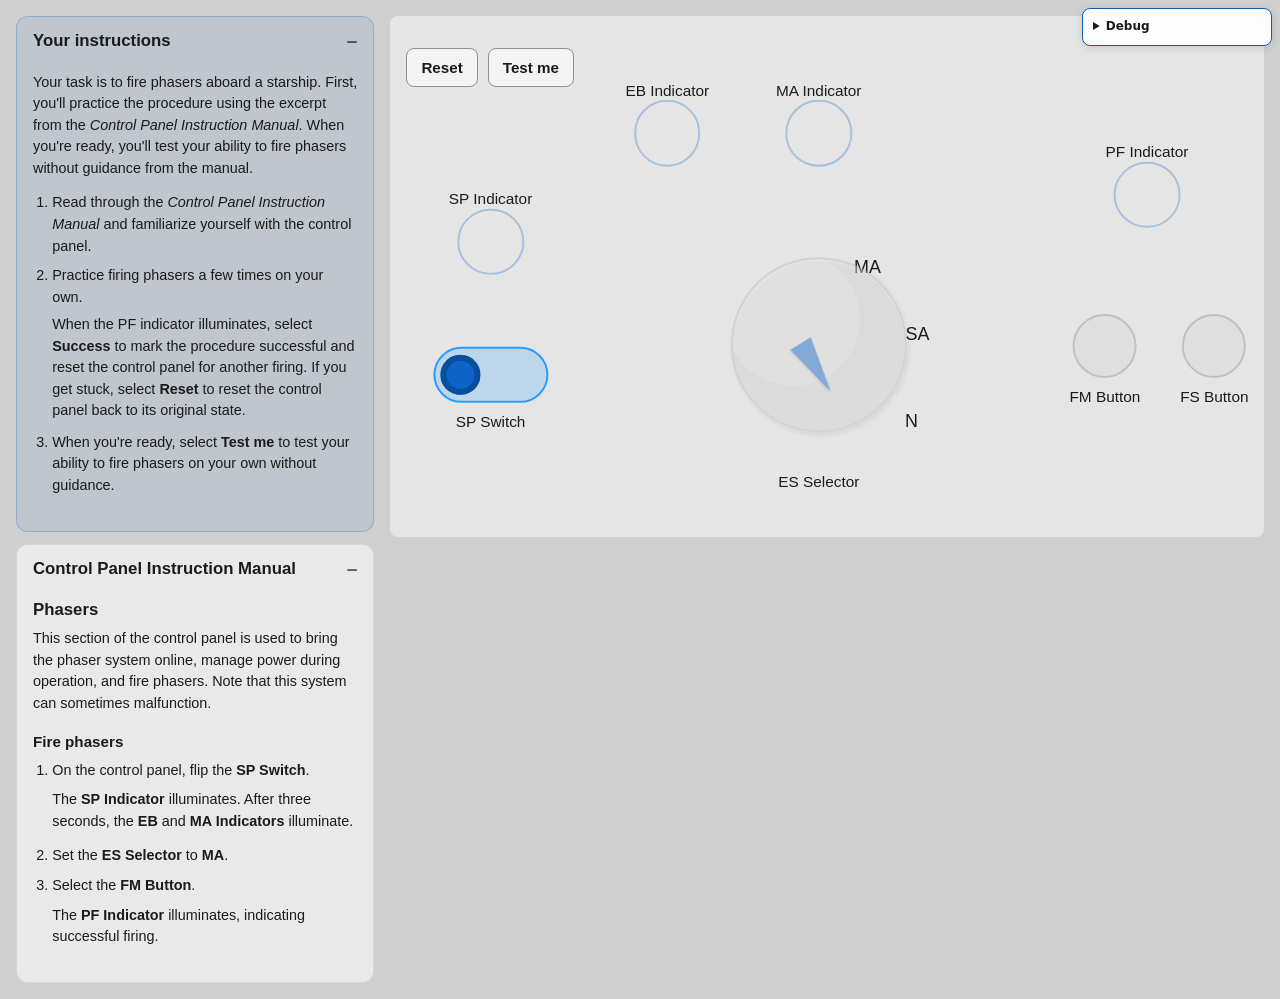
==== panel.html @ ef5ed740 "button logic update" ====
<!DOCTYPE html>
<html lang="en">
<head>
  <meta charset="UTF-8" />
  <meta name="viewport" content="width=device-width, initial-scale=1.0" />
  <title>Metacognition in Software Training</title>
  <link rel="stylesheet" href="styles.css" />
</head>
<body>
  <div class="app">
    <aside class="instruction-panel">
      <details class="instruction-section task" open>
        <summary>Your instructions</summary>
        <div class="instructions">
            <p>Your task is to fire phasers aboard a starship. First, you'll practice the procedure using the excerpt from the <i>Control Panel Instruction Manual</i>. When you're ready, you'll test your ability to fire phasers without guidance from the manual.</p>
            <ol>
              <li>Read through the <i>Control Panel Instruction Manual</i> and familiarize yourself with the control panel.</li>
              <li>Practice firing phasers a few times on your own.
                <p>When the PF indicator illuminates, select <b>Success</b> to mark the procedure successful and reset the control panel for another firing. If you get stuck, select <b>Reset</b> to reset the control panel back to its original state.</p>
              </li>
              <li>When you're ready, select <b>Test me</b> to test your ability to fire phasers on your own without guidance.</li>
            </ol>
        </div>
      </details>
      <details class="instruction-section manual" open>
        <summary>Control Panel Instruction Manual</summary>
        <div class="instructions">
          <h2>Phasers</h2>
          <p>This section of the control panel is used to bring the phaser system online, manage power during operation, and fire phasers. Note that this system can sometimes malfunction.</p>
          <h3>Fire phasers</h3>
          <ol>
            <li>On the control panel, flip the <b>SP Switch</b>.</li>
            <p>The <b>SP Indicator</b> illuminates. After three seconds, the <b>EB</b> and <b>MA Indicators</b> illuminate.</p>
            <li>Set the <b>ES Selector</b> to <b>MA</b>.</li>
            <li>Select the <b>FM Button</b>.</li>
            <p>The <b>PF Indicator</b> illuminates, indicating successful firing.</p>
          </ol>
        </div>
      </details>
    </aside>

    <main class="panel-stage">
      <section class="control-panel" aria-label="Phaser control panel">
        <div class="panel-canvas">
          <!--Panel buttons-->
          <div class="panel-actions">
            <div class="action-buttons">
              <button id="reset-panel" class="action-button" type="button">Reset</button>
              <button id="test-me" class="action-button" type="button">Test me</button>
            </div>
            <p id="panel-message" class="panel-message" aria-live="polite"></p>
            <div id="success-notification" class="success-notification" hidden>
              <p id="success-message"></p>
              <button id="success-dismiss" class="action-button primary" type="button">OK</button>
            </div>
          </div>
          <!-- SP Indicator -->
          <div class="panel-item sp-indicator-group">
            <label class="panel-label" for="light-sp">SP Indicator</label>
            <div id="light-sp" class="indicator"></div>
          </div>

          <!-- EB Indicator -->
          <div class="panel-item eb-indicator-group">
            <label class="panel-label" for="light-eb">EB Indicator</label>
            <div id="light-eb" class="indicator"></div>
          </div>

          <!-- MA Indicator -->
          <div class="panel-item ma-indicator-group">
            <label class="panel-label" for="light-ma">MA Indicator</label>
            <div id="light-ma" class="indicator"></div>
          </div>

          <!-- PF Indicator -->
          <div class="panel-item pf-indicator-group">
            <label class="panel-label" for="light-pf">PF Indicator</label>
            <div id="light-pf" class="indicator"></div>
          </div>

          <!-- SP Switch -->
          <div class="panel-item sp-switch-group">
            <button id="toggle-sp" class="sp-switch" type="button" aria-label="SP Switch">
              <span class="sp-switch-knob"></span>
            </button>
            <div class="panel-label">SP Switch</div>
          </div>

          <!-- FM Button -->
          <div class="panel-item fm-button-group">
            <button id="fire-main" class="round-button" type="button" aria-label="FM Button"></button>
            <div class="panel-label">FM Button</div>
          </div>

          <!-- FS Button -->
          <div class="panel-item fs-button-group">
            <button id="fire-secondary" class="round-button" type="button" aria-label="FS Button"></button>
            <div class="panel-label">FS Button</div>
          </div>

          <!-- ES Selector -->
          <div class="panel-item es-selector-group">
            <div class="selector-shell">
              <div class="selector-option option-ma">MA</div>
              <div class="selector-option option-sa">SA</div>
              <div class="selector-option option-n">N</div>

              <div class="dial-wrap">
                <button
                  id="es-selector"
                  class="dial"
                  type="button"
                  aria-label="ES Selector"
                  aria-valuemin="0"
                  aria-valuemax="2"
                  aria-valuenow="2"
                >
                  <span class="dial-pointer"></span>
                </button>
              </div>
            </div>
            <div class="panel-label es-label">ES Selector</div>
          </div>
        </div>
      </section>
    </main>
  </div>

  <script type="module" src="js/main.js"></script>
</body>
</html>
---- styles.css ----
:root {
  --bg: #d6d6d6;
  --panel-bg: #e5e5e5;
  --text: #1b1b1b;
  --blue: #0d63c7;
  --blue-dark: #084e9d;
  --gray-button: #d7d7d7;
  --gray-border: #8f8f8f;
  --instruction-width: clamp(260px, 28vw, 390px);
}

* {
  box-sizing: border-box;
}

body {
  margin: 0;
  font-family: Arial, Helvetica, sans-serif;
  background: #cfcfcf;
  color: var(--text);
}

.app {
  min-height: 100vh;
  display: grid;
  grid-template-columns: var(--instruction-width) minmax(0, 1fr);
  gap: 16px;
  padding: 16px;
  align-items: start;
}

/* =========================
   Instruction panel / accordion
========================= */

.instruction-panel {
  display: flex;
  flex-direction: column;
  gap: 12px;
  min-height: 320px;
}

.instruction-section {
  background: rgba(255, 255, 255, 0.55);
  border: 1px solid rgba(0, 0, 0, 0.08);
  border-radius: 12px;
  overflow: hidden;
}

.instruction-section.task {
  background: rgba(13, 99, 199, 0.08);
  border: 1px solid rgba(13, 99, 199, 0.25);
}

.instruction-section summary {
  position: relative;
  cursor: pointer;
  list-style: none;
  padding: 14px 44px 14px 16px;
  font-size: 1.05rem;
  font-weight: 700;
  line-height: 1.2;
  user-select: none;
}

.instruction-section summary::-webkit-details-marker {
  display: none;
}

.instruction-section summary::after {
  content: "+";
  position: absolute;
  right: 16px;
  top: 50%;
  transform: translateY(-50%);
  font-size: 1.2rem;
  font-weight: 700;
  line-height: 1;
  color: rgba(0, 0, 0, 0.62);
}

.instruction-section[open] summary::after {
  content: "–";
}

.instructions {
  padding: 0 16px 18px;
  line-height: 1.5;
}

.instructions h1 {
  font-size: 1.2rem;
  margin: 0 0 0.5rem;
}

.instructions h2 {
  font-size: 1.05rem;
  margin: 0.25rem 0 0.4rem;
}

.instructions h3 {
  font-size: 0.95rem;
  margin: 1rem 0 0.3rem;
}

.instructions p {
  margin: 0.4rem 0 0.8rem;
  font-size: 0.9rem;
}

.instructions ol {
  margin: 0.4rem 0 1rem 1.2rem;
  padding: 0;
}

.instructions li {
  margin-bottom: 0.5rem;
  font-size: 0.9rem;
}

.instructions li p {
  margin-top: 0.35rem;
  margin-bottom: 0.6rem;
}

.instructions b {
  font-weight: 600;
}

.instructions::-webkit-scrollbar {
  width: 8px;
}

.instructions::-webkit-scrollbar-thumb {
  background: rgba(0, 0, 0, 0.15);
  border-radius: 4px;
}

/* Guidance locked state */
.instruction-section.manual.guidance-locked {
  opacity: 0.46;
  filter: grayscale(0.15);
  pointer-events: none;
  user-select: none;
  position: relative;
}

.instruction-section.manual.guidance-locked::after {
  content: "Instructions locked";
  position: absolute;
  inset: 0;
  display: flex;
  align-items: center;
  justify-content: center;
  padding: 16px;
  text-align: center;
  font-size: clamp(0.95rem, 1.1vw, 1.05rem);
  font-weight: 700;
  color: rgba(0, 0, 0, 0.58);
  background: rgba(255, 255, 255, 0.22);
}

/* =========================
   Test mode
========================= */

.instruction-section.manual.test-mode-locked > summary {
  pointer-events: none;
  cursor: default;
  opacity: 0.5;
}

/* =========================
   Panel stage
========================= */

.panel-stage {
  width: 100%;
}

.control-panel {
  width: 100%;
  background: var(--panel-bg);
  border-radius: 8px;
  padding: 16px;
}

.panel-canvas {
  position: relative;
  width: 100%;
  aspect-ratio: 16 / 9;
  min-height: 320px;
  max-height: calc(100vh - 32px);
  background: var(--panel-bg);
  overflow: visible;
}

.panel-item {
  position: absolute;
  display: flex;
  flex-direction: column;
  align-items: center;
  transform: translate(-50%, -50%);
}

.panel-label {
  font-size: clamp(0.85rem, 1.2vw, 1rem);
  line-height: 1.2;
  margin-top: 0.6rem;
  white-space: nowrap;
}

/* =========================
   Indicators
========================= */

.indicator {
  width: clamp(42px, 5.2vw, 78px);
  aspect-ratio: 1 / 1;
  border-radius: 50%;
  border: 2px solid var(--blue);
  background: transparent;
  opacity: 0.28;
  transition:
    opacity 0.25s ease,
    background 0.25s ease,
    box-shadow 0.25s ease,
    filter 0.25s ease,
    transform 0.25s ease;
}

.indicator.on {
  opacity: 1;
  background: var(--blue);
  box-shadow: 0 0 14px rgba(13, 99, 199, 0.4);
  filter: drop-shadow(0 0 8px rgba(13, 99, 199, 0.28));
}

.indicator.flash {
  animation: pulse 0.5s infinite alternate;
  background: var(--blue);
  opacity: 1;
}

#light-sp.warming {
  opacity: 1;
  animation: sp-fill 3s ease forwards;
}

@keyframes sp-fill {
  0% {
    background: rgba(13, 99, 199, 0);
    box-shadow: 0 0 0 rgba(13, 99, 199, 0);
    opacity: 0.4;
  }
  20% {
    background: rgba(13, 99, 199, 0.15);
    box-shadow: 0 0 3px rgba(13, 99, 199, 0.08);
    opacity: 0.55;
  }
  40% {
    background: rgba(13, 99, 199, 0.3);
    box-shadow: 0 0 5px rgba(13, 99, 199, 0.12);
    opacity: 0.7;
  }
  60% {
    background: rgba(13, 99, 199, 0.5);
    box-shadow: 0 0 7px rgba(13, 99, 199, 0.18);
    opacity: 0.82;
  }
  80% {
    background: rgba(13, 99, 199, 0.75);
    box-shadow: 0 0 10px rgba(13, 99, 199, 0.28);
    opacity: 0.92;
  }
  100% {
    background: var(--blue);
    box-shadow: 0 0 14px rgba(13, 99, 199, 0.4);
    opacity: 1;
  }
}

@keyframes pulse {
  from {
    opacity: 0.45;
    transform: scale(1);
  }
  to {
    opacity: 1;
    transform: scale(1.04);
  }
}

/* =========================
   SP Switch
========================= */

.sp-switch {
  position: relative;
  width: clamp(78px, 9vw, 122px);
  height: clamp(38px, 4.4vw, 58px);
  border-radius: 999px;
  border: 2px solid #2a9cff;
  background: #bcd7ec;
  padding: 0;
  cursor: pointer;
  transition:
    opacity 0.2s ease,
    box-shadow 0.2s ease,
    filter 0.2s ease;
}

.sp-switch:hover {
  filter: brightness(1.03);
}

.sp-switch-knob {
  position: absolute;
  top: 50%;
  left: 5%;
  transform: translateY(-50%);
  width: 36%;
  aspect-ratio: 1 / 1;
  border-radius: 50%;
  background: var(--blue);
  box-shadow: inset 0 0 0 6px var(--blue-dark);
  transition: left 0.18s ease;
}

.sp-switch.on .sp-switch-knob {
  left: 59%;
}

/* =========================
   Buttons
========================= */

.round-button {
  width: clamp(42px, 5vw, 68px);
  aspect-ratio: 1 / 1;
  border-radius: 50%;
  border: 2px solid var(--gray-border);
  background: var(--gray-button);
  box-shadow: 0 2px 5px rgba(0, 0, 0, 0.2);
  cursor: pointer;
  transition:
    opacity 0.2s ease,
    transform 0.1s ease,
    box-shadow 0.2s ease,
    filter 0.2s ease;
}

.round-button:hover:not(:disabled) {
  filter: brightness(1.03);
}

.round-button:active:not(:disabled) {
  transform: translateY(1px);
}

.round-button:disabled {
  opacity: 0.42;
  box-shadow: none;
  transform: none;
  pointer-events: none;
  cursor: not-allowed;
}

.panel-actions {
  margin-top: 16px;
  display: flex;
  flex-direction: column;
  gap: 10px;
}

.panel-message {
  min-height: 1.25rem;
  margin: 0;
  font-size: 0.92rem;
  line-height: 1.4;
  color: #8a1f1f;
  transition: opacity 0.6s ease;
}

.panel-message:empty {
  visibility: hidden;
}

.action-buttons {
  display: flex;
  flex-wrap: wrap;
  gap: 10px;
}

.action-button {
  appearance: none;
  border: 1px solid var(--gray-border);
  background: #f3f3f3;
  color: var(--text);
  border-radius: 8px;
  padding: 10px 14px;
  font: inherit;
  font-size: 0.95rem;
  font-weight: 600;
  cursor: pointer;
  transition:
    background 0.2s ease,
    border-color 0.2s ease,
    transform 0.1s ease,
    opacity 0.2s ease;
}

.action-button:hover {
  background: #ebebeb;
}

.action-button:active {
  transform: translateY(1px);
}

.action-button.primary {
  background: var(--blue);
  border-color: var(--blue-dark);
  color: white;
}

.action-button.primary:hover {
  background: var(--blue-dark);
}

@media (max-width: 680px) {
  .action-buttons {
    flex-direction: column;
  }

  .action-button {
    width: 100%;
  }
}

/* =========================
   Dial
========================= */

.selector-shell {
  position: relative;
  width: clamp(140px, 18vw, 250px);
  aspect-ratio: 1 / 1;
}

.dial-wrap {
  position: absolute;
  inset: 0;
  display: flex;
  align-items: center;
  justify-content: center;
}

.dial {
  position: relative;
  width: 76%;
  aspect-ratio: 1 / 1;
  border-radius: 50%;
  border: 2px solid #bdbdbd;
  background: radial-gradient(circle at 35% 35%, #dbdbdb 0 42%, #cfcfcf 43% 100%);
  box-shadow:
    inset 0 2px 2px rgba(255, 255, 255, 0.5),
    4px 6px 8px rgba(0, 0, 0, 0.25);
  cursor: pointer;
  transition:
    opacity 0.2s ease,
    box-shadow 0.2s ease,
    filter 0.2s ease,
    transform 0.15s ease;
}

.dial:hover:not(:disabled) {
  filter: brightness(1.03);
}

.dial:active:not(:disabled) {
  transform: scale(0.99);
}

.dial:disabled {
  opacity: 0.45;
  pointer-events: none;
  cursor: not-allowed;
  box-shadow:
    inset 0 2px 2px rgba(255, 255, 255, 0.35),
    2px 3px 5px rgba(0, 0, 0, 0.15);
}

.dial-pointer {
  position: absolute;
  width: 0;
  height: 0;
  left: 50%;
  top: 50%;
  transform-origin: 0 0;
  border-top: clamp(8px, 1vw, 16px) solid transparent;
  border-bottom: clamp(8px, 1vw, 16px) solid transparent;
  border-left: clamp(34px, 4.5vw, 64px) solid var(--blue);
  filter: drop-shadow(0 1px 1px rgba(0, 0, 0, 0.25));
}

.dial.pos-ma .dial-pointer {
  transform: translate(-8px, -8px) rotate(-65deg);
}

.dial.pos-sa .dial-pointer {
  transform: translate(-8px, -8px) rotate(0deg);
}

.dial.pos-n .dial-pointer {
  transform: translate(-8px, -8px) rotate(58deg);
}

.selector-option {
  position: absolute;
  font-size: clamp(0.95rem, 1.4vw, 1.15rem);
}

.option-ma {
  top: 12%;
  right: 23%;
}

.option-sa {
  top: 41%;
  right: 2%;
}

.option-n {
  bottom: 12%;
  right: 7%;
}

.es-label {
  margin-top: 0.8rem;
}

/* =========================
   Percentage-based layout
========================= */

.sp-indicator-group {
  left: 10%;
  top: 38%;
}

.eb-indicator-group {
  left: 31%;
  top: 15%;
}

.ma-indicator-group {
  left: 49%;
  top: 15%;
}

.pf-indicator-group {
  left: 88%;
  top: 28%;
}

.sp-switch-group {
  left: 10%;
  top: 72%;
}

.es-selector-group {
  left: 49%;
  top: 66%;
}

.fm-button-group {
  left: 83%;
  top: 66%;
}

.fs-button-group {
  left: 96%;
  top: 66%;
}

/* =========================
   Tablet
========================= */

@media (max-width: 1024px) {
  .app {
    grid-template-columns: 1fr;
  }

  .instruction-panel {
    min-height: 0;
  }

  .control-panel {
    padding: 12px;
  }

  .panel-canvas {
    aspect-ratio: 4 / 3;
  }

  .pf-indicator-group {
    left: 84%;
  }

  .fm-button-group {
    left: 78%;
    top: 70%;
  }

  .fs-button-group {
    left: 90%;
    top: 70%;
  }
}

/* =========================
   Mobile
========================= */

@media (max-width: 680px) {
  body {
    background: var(--panel-bg);
  }

  .app {
    padding: 10px;
    gap: 10px;
  }

  .instruction-section {
    border-radius: 10px;
  }

  .instruction-section summary {
    padding: 13px 42px 13px 14px;
    font-size: 1rem;
  }

  .instructions {
    padding: 0 14px 16px;
  }

  .control-panel {
    padding: 10px;
    border-radius: 10px;
  }

  .panel-canvas {
    aspect-ratio: 3 / 4;
    min-height: 560px;
  }

  .sp-indicator-group {
    left: 16%;
    top: 20%;
  }

  .eb-indicator-group {
    left: 38%;
    top: 10%;
  }

  .ma-indicator-group {
    left: 62%;
    top: 10%;
  }

  .pf-indicator-group {
    left: 82%;
    top: 18%;
  }

  .sp-switch-group {
    left: 16%;
    top: 52%;
  }

  .es-selector-group {
    left: 50%;
    top: 58%;
  }

  .fm-button-group {
    left: 70%;
    top: 50%;
  }

  .fs-button-group {
    left: 86%;
    top: 50%;
  }

  .panel-label {
    font-size: 0.82rem;
  }
}
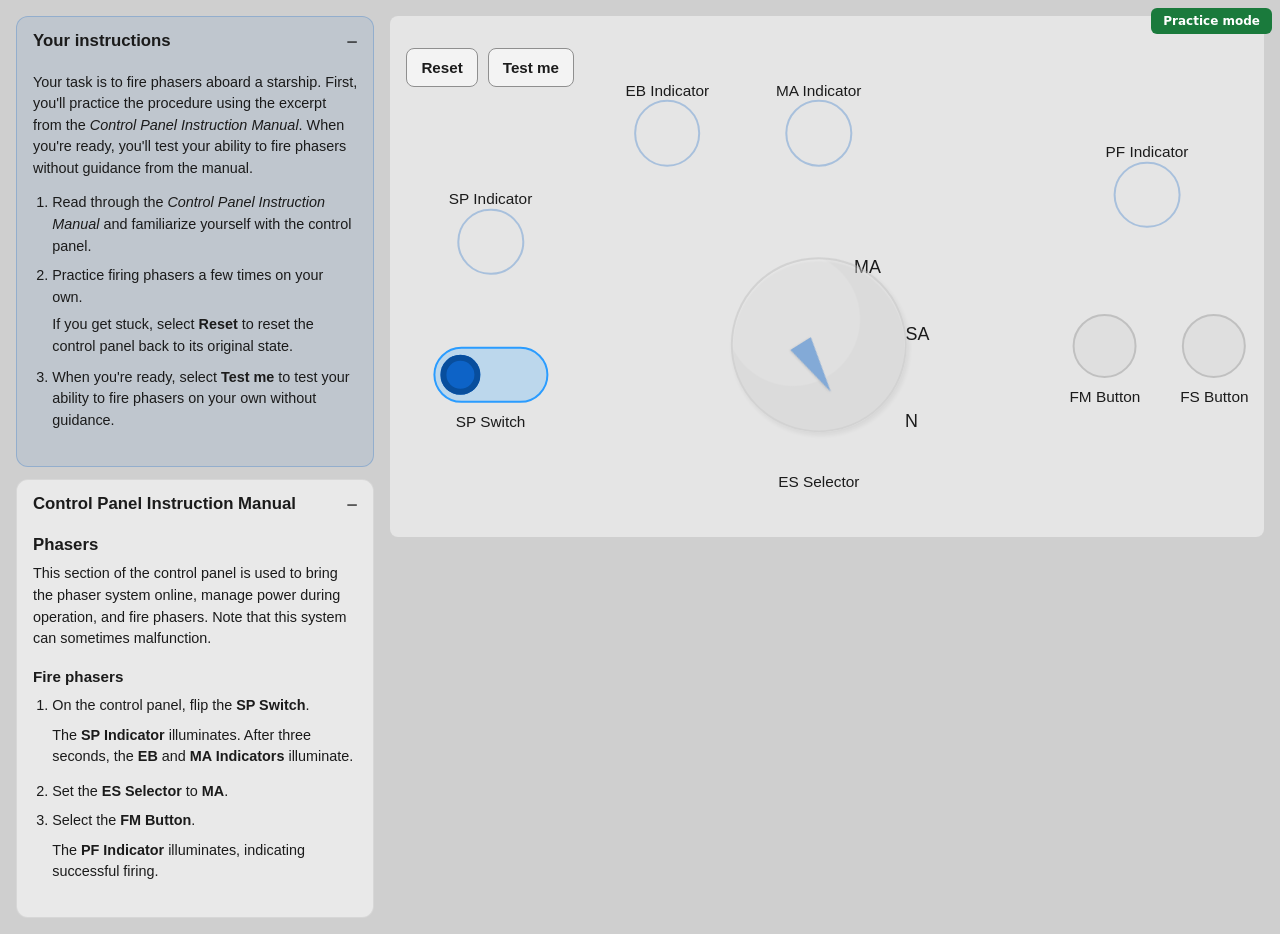
==== commit c1741da2: "test mode learner logic" ====
--- a/panel.html
+++ b/panel.html
@@ -16,7 +16,7 @@
             <ol>
               <li>Read through the <i>Control Panel Instruction Manual</i> and familiarize yourself with the control panel.</li>
               <li>Practice firing phasers a few times on your own.
-                <p>When the PF indicator illuminates, select <b>Success</b> to mark the procedure successful and reset the control panel for another firing. If you get stuck, select <b>Reset</b> to reset the control panel back to its original state.</p>
+                <p>If you get stuck, select <b>Reset</b> to reset the control panel back to its original state.</p>
               </li>
               <li>When you're ready, select <b>Test me</b> to test your ability to fire phasers on your own without guidance.</li>
             </ol>
@@ -35,6 +35,9 @@
             <li>Select the <b>FM Button</b>.</li>
             <p>The <b>PF Indicator</b> illuminates, indicating successful firing.</p>
           </ol>
+          <div id="mental-model-placeholder" hidden>
+            <p>[Placeholder: System/mental model diagram — content TBD]</p>
+          </div>
         </div>
       </details>
     </aside>
@@ -47,6 +50,7 @@
             <div class="action-buttons">
               <button id="reset-panel" class="action-button" type="button">Reset</button>
               <button id="test-me" class="action-button" type="button">Test me</button>
+              <button id="help-button" class="action-button" type="button" hidden>I need help</button>
             </div>
             <p id="panel-message" class="panel-message" aria-live="polite"></p>
             <div id="success-notification" class="success-notification" hidden>
@@ -126,6 +130,27 @@
     </main>
   </div>
 
+  <div id="reflection-overlay" class="reflection-overlay" hidden>
+    <div class="reflection-card">
+      <div id="reflection-general-help" hidden>
+        <h2 class="reflection-heading">Need a hint?</h2>
+        <p class="reflection-body">[Placeholder: general hint content for cases 1 and 2.]</p>
+      </div>
+      <div id="reflection-solved" hidden>
+        <h2 class="reflection-heading">You solved it.</h2>
+        <p class="reflection-body">[Placeholder: explain what the MA failure scenario reveals about how the system works, and why the steps the learner took succeeded.]</p>
+      </div>
+      <div id="reflection-help" hidden>
+        <h2 class="reflection-heading">Getting stuck here is the point.</h2>
+        <p class="reflection-body">[Placeholder: explain what the MA failure scenario was designed to reveal and why it reliably trips people up.]</p>
+      </div>
+      <div class="reflection-actions">
+        <button id="reflection-continue" class="action-button primary" type="button" hidden>Continue</button>
+        <button id="try-again" class="action-button primary" type="button" hidden>Try again</button>
+      </div>
+    </div>
+  </div>
+
   <script type="module" src="js/main.js"></script>
 </body>
 </html>
--- a/styles.css
+++ b/styles.css
@@ -621,6 +621,53 @@
 }
 
 /* =========================
+   Reflection overlay
+========================= */
+
+.reflection-overlay {
+  position: fixed;
+  inset: 0;
+  background: rgba(0, 0, 0, 0.55);
+  z-index: 100;
+}
+
+.reflection-overlay:not([hidden]) {
+  display: flex;
+  align-items: center;
+  justify-content: center;
+}
+
+.reflection-card {
+  background: white;
+  border-radius: 12px;
+  padding: 32px;
+  max-width: 480px;
+  width: 90%;
+  display: flex;
+  flex-direction: column;
+  gap: 20px;
+  box-shadow: 0 8px 32px rgba(0, 0, 0, 0.28);
+}
+
+.reflection-heading {
+  margin: 0 0 0.4rem;
+  font-size: 1.2rem;
+}
+
+.reflection-body {
+  margin: 0;
+  font-size: 0.95rem;
+  line-height: 1.55;
+  color: #444;
+}
+
+.reflection-actions {
+  display: flex;
+  gap: 10px;
+  flex-wrap: wrap;
+}
+
+/* =========================
    Mobile
 ========================= */
 
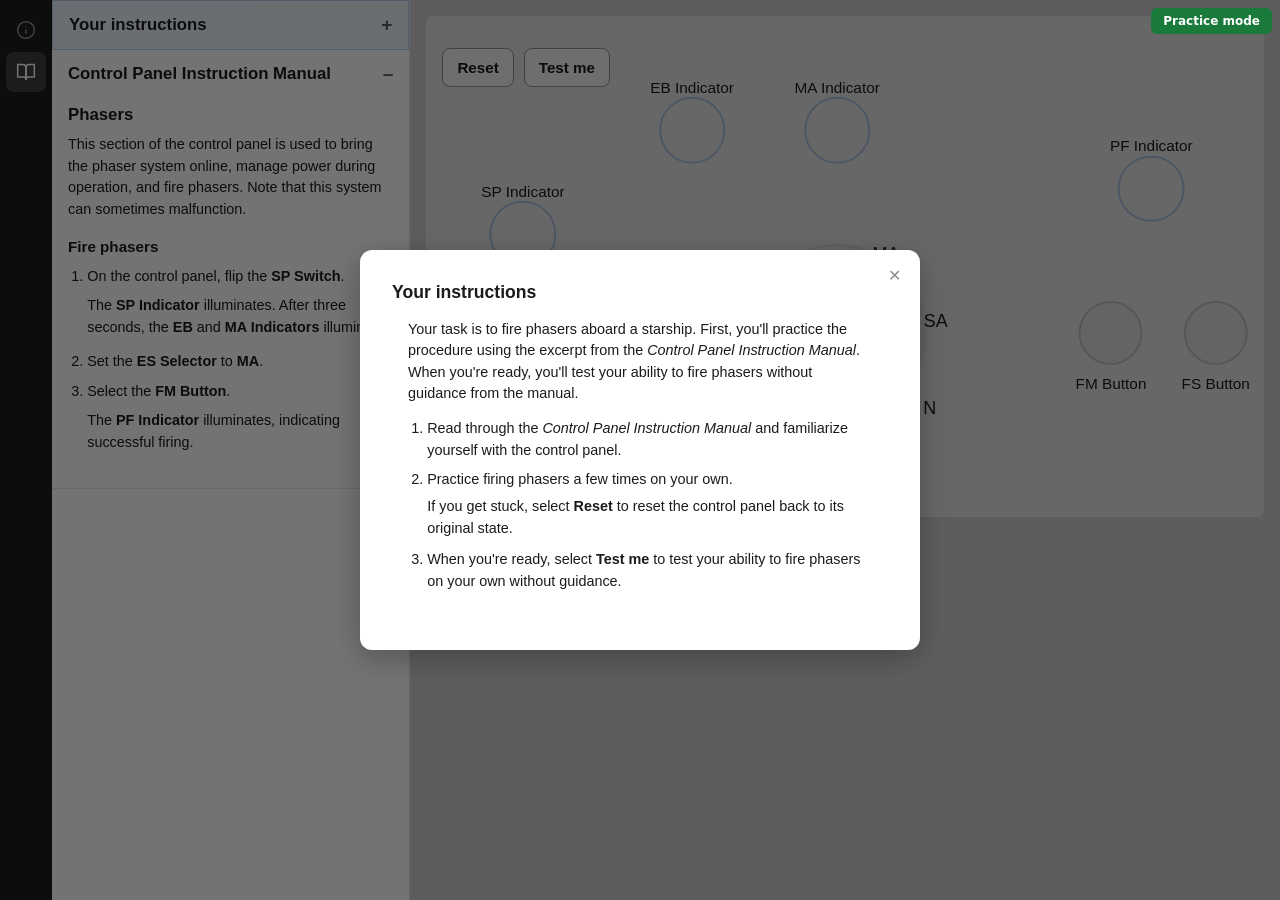
==== commit 1a411f0e: "first batch left panel" ====
--- a/panel.html
+++ b/panel.html
@@ -8,21 +8,45 @@
 </head>
 <body>
   <div class="app">
+
+    <!-- Icon rail -->
+    <nav class="icon-rail">
+      <button id="instructions-rail-btn" class="rail-btn" type="button"
+        aria-label="Your instructions" aria-pressed="false" title="Your instructions">
+        <svg xmlns="http://www.w3.org/2000/svg" width="20" height="20" viewBox="0 0 24 24" fill="none" stroke="currentColor" stroke-width="1.8" stroke-linecap="round" stroke-linejoin="round" aria-hidden="true">
+          <circle cx="12" cy="12" r="10"/>
+          <line x1="12" y1="16" x2="12" y2="12"/>
+          <line x1="12" y1="8" x2="12.01" y2="8"/>
+        </svg>
+      </button>
+      <button id="panel-toggle" class="rail-btn is-active" type="button"
+        aria-label="Control Panel Instruction Manual" aria-pressed="true" title="Control Panel Instruction Manual">
+        <svg xmlns="http://www.w3.org/2000/svg" width="20" height="20" viewBox="0 0 24 24" fill="none" stroke="currentColor" stroke-width="1.8" stroke-linecap="round" stroke-linejoin="round" aria-hidden="true">
+          <path d="M2 3h6a4 4 0 0 1 4 4v14a3 3 0 0 0-3-3H2z"/>
+          <path d="M22 3h-6a4 4 0 0 0-4 4v14a3 3 0 0 1 3-3h7z"/>
+        </svg>
+      </button>
+    </nav>
+
+    <!-- Instruction panel / drawer -->
     <aside class="instruction-panel">
-      <details class="instruction-section task" open>
+      <!-- Your instructions accordion (closed by default; opened by fly-away animation) -->
+      <details id="instructions-accordion" class="instruction-section task aside-section">
         <summary>Your instructions</summary>
         <div class="instructions">
-            <p>Your task is to fire phasers aboard a starship. First, you'll practice the procedure using the excerpt from the <i>Control Panel Instruction Manual</i>. When you're ready, you'll test your ability to fire phasers without guidance from the manual.</p>
-            <ol>
-              <li>Read through the <i>Control Panel Instruction Manual</i> and familiarize yourself with the control panel.</li>
-              <li>Practice firing phasers a few times on your own.
-                <p>If you get stuck, select <b>Reset</b> to reset the control panel back to its original state.</p>
-              </li>
-              <li>When you're ready, select <b>Test me</b> to test your ability to fire phasers on your own without guidance.</li>
-            </ol>
+          <p>Your task is to fire phasers aboard a starship. First, you'll practice the procedure using the excerpt from the <i>Control Panel Instruction Manual</i>. When you're ready, you'll test your ability to fire phasers without guidance from the manual.</p>
+          <ol>
+            <li>Read through the <i>Control Panel Instruction Manual</i> and familiarize yourself with the control panel.</li>
+            <li>Practice firing phasers a few times on your own.
+              <p>If you get stuck, select <b>Reset</b> to reset the control panel back to its original state.</p>
+            </li>
+            <li>When you're ready, select <b>Test me</b> to test your ability to fire phasers on your own without guidance.</li>
+          </ol>
         </div>
       </details>
-      <details class="instruction-section manual" open>
+
+      <!-- Control Panel Instruction Manual accordion (open by default) -->
+      <details class="instruction-section manual aside-section" open>
         <summary>Control Panel Instruction Manual</summary>
         <div class="instructions">
           <h2>Phasers</h2>
@@ -42,6 +66,7 @@
       </details>
     </aside>
 
+    <!-- Main control panel -->
     <main class="panel-stage">
       <section class="control-panel" aria-label="Phaser control panel">
         <div class="panel-canvas">
@@ -128,21 +153,49 @@
         </div>
       </section>
     </main>
+
+  </div>
+
+  <!-- Your instructions: initial modal (auto-dismisses and flies to sidebar on page load) -->
+  <div id="instructions-overlay" class="instructions-overlay">
+    <div class="instructions-card">
+      <button id="instructions-close" class="instructions-close" type="button" aria-label="Close instructions">&#x2715;</button>
+      <h2 class="instructions-heading">Your instructions</h2>
+      <div class="instructions">
+        <p>Your task is to fire phasers aboard a starship. First, you'll practice the procedure using the excerpt from the <i>Control Panel Instruction Manual</i>. When you're ready, you'll test your ability to fire phasers without guidance from the manual.</p>
+        <ol>
+          <li>Read through the <i>Control Panel Instruction Manual</i> and familiarize yourself with the control panel.</li>
+          <li>Practice firing phasers a few times on your own.
+            <p>If you get stuck, select <b>Reset</b> to reset the control panel back to its original state.</p>
+          </li>
+          <li>When you're ready, select <b>Test me</b> to test your ability to fire phasers on your own without guidance.</li>
+        </ol>
+      </div>
+    </div>
   </div>
 
   <div id="reflection-overlay" class="reflection-overlay" hidden>
     <div class="reflection-card">
       <div id="reflection-general-help" hidden>
         <h2 class="reflection-heading">Need a hint?</h2>
-        <p class="reflection-body">[Placeholder: general hint content for cases 1 and 2.]</p>
-      </div>
+        <p class="reflection-body">Remember the procedure:</p>
+          <ol>
+            <li>Flip the <strong>SP Switch</strong>.</li>
+            <li>Set the <strong>ES Selector</strong> to <strong>MA</strong>.</li>
+            <li>Select the <strong>FM</strong> button.</li>
+          </ol>
+        </div>
       <div id="reflection-solved" hidden>
-        <h2 class="reflection-heading">You solved it.</h2>
-        <p class="reflection-body">[Placeholder: explain what the MA failure scenario reveals about how the system works, and why the steps the learner took succeeded.]</p>
+        <h2 class="reflection-heading">You got it, but how?</h2>
+        <p class="reflection-body">You experienced a system malfunction. The MA Indicator didn't illuminate, but you found a way to fire phasers. But do you understand why that worked, or was it a lucky guess?</p>
+        <p class="reflection-body">When we learn new systems by memorizing procedures, we risk limiting our ability to think creatively and strategically about what to do when things go off track.</p>
+        <p class="reflection-body">Next, you'll try learning this system again using a different approach.</p>
       </div>
       <div id="reflection-help" hidden>
-        <h2 class="reflection-heading">Getting stuck here is the point.</h2>
-        <p class="reflection-body">[Placeholder: explain what the MA failure scenario was designed to reveal and why it reliably trips people up.]</p>
+        <h2 class="reflection-heading">Something's up.</h2>
+        <p class="reflection-body">It seems like you've encountered a system malfunction. Something on the control panel isn't operating as expected. But do you know why?</p>
+        <p class="reflection-body">When we learn new systems by memorizing procedures, we risk limiting our ability to think creatively and strategically about what to do when things go off track.</p>
+        <p class="reflection-body">Next, you'll try learning this system again using a different approach.</p>
       </div>
       <div class="reflection-actions">
         <button id="reflection-continue" class="action-button primary" type="button" hidden>Continue</button>
@@ -151,6 +204,11 @@
     </div>
   </div>
 
+  <template id="task-instructions-test">
+    <p>Fire phasers in the following three test cases without access to the instruction manual.</p>
+    <p>If you get stuck, select <b>Reset</b> to reset the control panel back to its original state, or select <b>I need help</b> for a hint.</p>
+  </template>
+
   <script type="module" src="js/main.js"></script>
 </body>
-</html>+</html>
--- a/styles.css
+++ b/styles.css
@@ -6,7 +6,8 @@
   --blue-dark: #084e9d;
   --gray-button: #d7d7d7;
   --gray-border: #8f8f8f;
-  --instruction-width: clamp(260px, 28vw, 390px);
+  --rail-w: 52px;
+  --panel-w: clamp(260px, 28vw, 380px);
 }
 
 * {
@@ -23,10 +24,62 @@
 .app {
   min-height: 100vh;
   display: grid;
-  grid-template-columns: var(--instruction-width) minmax(0, 1fr);
-  gap: 16px;
-  padding: 16px;
+  grid-template-columns: var(--rail-w) var(--panel-w) 1fr;
   align-items: start;
+  transition: grid-template-columns 0.35s ease;
+}
+
+
+/* =========================
+   Icon rail
+========================= */
+
+.icon-rail {
+  width: var(--rail-w);
+  background: #1e1e1e;
+  display: flex;
+  flex-direction: column;
+  align-items: center;
+  padding: 10px 0;
+  gap: 2px;
+  min-height: 100vh;
+  position: sticky;
+  top: 0;
+  z-index: 10;
+}
+
+.rail-btn {
+  width: 40px;
+  height: 40px;
+  background: none;
+  border: none;
+  border-radius: 8px;
+  color: rgba(255, 255, 255, 0.5);
+  cursor: pointer;
+  display: flex;
+  align-items: center;
+  justify-content: center;
+  transition: background 0.15s ease, color 0.15s ease;
+  flex-shrink: 0;
+}
+
+.rail-btn:hover {
+  background: rgba(255, 255, 255, 0.1);
+  color: rgba(255, 255, 255, 0.85);
+}
+
+.rail-btn.is-active {
+  color: #fff;
+  background: rgba(255, 255, 255, 0.14);
+}
+
+@keyframes railPulse {
+  0%, 100% { background: rgba(255, 255, 255, 0.14); }
+  50% { background: rgba(255, 255, 255, 0.35); box-shadow: 0 0 0 4px rgba(255, 255, 255, 0.12); }
+}
+
+.rail-btn.pulse {
+  animation: railPulse 0.5s ease-out 3;
 }
 
 /* =========================
@@ -34,10 +87,42 @@
 ========================= */
 
 .instruction-panel {
+  background: #fff;
+  border-right: 1px solid rgba(0, 0, 0, 0.1);
   display: flex;
   flex-direction: column;
-  gap: 12px;
-  min-height: 320px;
+  min-height: 100vh;
+  overflow: hidden;
+  min-width: 0;
+}
+
+.panel-nav-item {
+  display: flex;
+  align-items: center;
+  gap: 10px;
+  width: 100%;
+  padding: 13px 16px;
+  background: rgba(13, 99, 199, 0.07);
+  border: none;
+  border-bottom: 1px solid rgba(0, 0, 0, 0.07);
+  cursor: pointer;
+  text-align: left;
+  font-size: 0.9rem;
+  font-weight: 600;
+  font-family: inherit;
+  color: var(--blue);
+  transition: background 0.15s ease;
+  flex-shrink: 0;
+}
+
+.panel-nav-item:hover {
+  background: rgba(13, 99, 199, 0.13);
+}
+
+.panel-nav-icon {
+  flex-shrink: 0;
+  display: flex;
+  align-items: center;
 }
 
 .instruction-section {
@@ -50,6 +135,15 @@
 .instruction-section.task {
   background: rgba(13, 99, 199, 0.08);
   border: 1px solid rgba(13, 99, 199, 0.25);
+}
+
+/* Flatten card styles when sections live inside the sidebar */
+.aside-section {
+  border-radius: 0;
+  border-left: none;
+  border-right: none;
+  border-top: none;
+  border-bottom: 1px solid rgba(0, 0, 0, 0.09);
 }
 
 .instruction-section summary {
@@ -176,6 +270,7 @@
 
 .panel-stage {
   width: 100%;
+  padding: 16px;
 }
 
 .control-panel {
@@ -589,8 +684,8 @@
 ========================= */
 
 @media (max-width: 1024px) {
-  .app {
-    grid-template-columns: 1fr;
+  :root {
+    --panel-w: 220px;
   }
 
   .instruction-panel {
@@ -618,6 +713,82 @@
     left: 90%;
     top: 70%;
   }
+}
+
+/* =========================
+   Instructions modal
+========================= */
+
+.instructions-overlay {
+  position: fixed;
+  inset: 0;
+  background: rgba(0, 0, 0, 0.55);
+  z-index: 100;
+  display: flex;
+  align-items: center;
+  justify-content: center;
+}
+
+.instructions-overlay.is-closed {
+  display: none;
+}
+
+.instructions-overlay.fly-away {
+  background: transparent;
+  pointer-events: none;
+  transition: background 0.4s ease;
+}
+
+.instructions-overlay.fly-away .instructions-card {
+  animation: flyToCorner 0.65s cubic-bezier(0.4, 0, 1, 1) forwards;
+}
+
+@keyframes flyToCorner {
+  0% { transform: translate(0, 0) scale(1); opacity: 1; }
+  100% { transform: translate(calc(-50vw + 26px), calc(-50vh + 30px)) scale(0.05); opacity: 0; }
+}
+
+.instructions-card {
+  position: relative;
+  background: white;
+  border-radius: 12px;
+  padding: 32px 32px 24px;
+  max-width: 560px;
+  width: 90%;
+  max-height: 85vh;
+  overflow-y: auto;
+  box-shadow: 0 8px 32px rgba(0, 0, 0, 0.28);
+}
+
+.instructions-heading {
+  margin: 0 0 16px;
+  font-size: 1.1rem;
+  font-weight: 700;
+  color: var(--text);
+}
+
+.instructions-close {
+  position: absolute;
+  top: 10px;
+  right: 10px;
+  width: 32px;
+  height: 32px;
+  background: none;
+  border: none;
+  border-radius: 50%;
+  cursor: pointer;
+  font-size: 1rem;
+  color: rgba(0, 0, 0, 0.45);
+  display: flex;
+  align-items: center;
+  justify-content: center;
+  line-height: 1;
+  transition: background 0.15s ease, color 0.15s ease;
+}
+
+.instructions-close:hover {
+  background: rgba(0, 0, 0, 0.07);
+  color: rgba(0, 0, 0, 0.8);
 }
 
 /* =========================
@@ -672,13 +843,17 @@
 ========================= */
 
 @media (max-width: 680px) {
+  .app {
+    grid-template-columns: 1fr;
+  }
+
+  .icon-rail,
+  .instruction-panel {
+    display: none;
+  }
+
   body {
     background: var(--panel-bg);
-  }
-
-  .app {
-    padding: 10px;
-    gap: 10px;
   }
 
   .instruction-section {
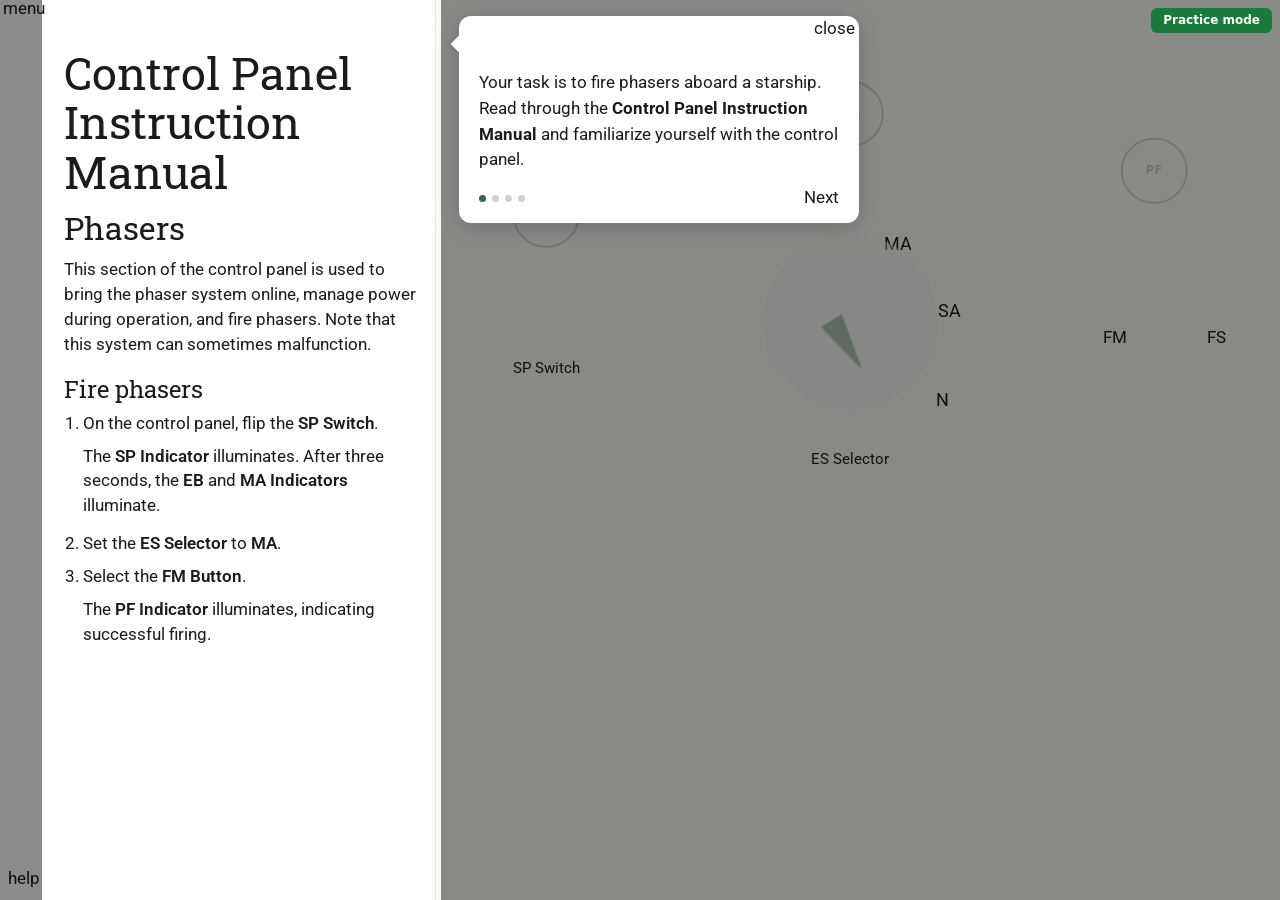
==== commit a7f76b95: "major UI facelift" ====
--- a/panel.html
+++ b/panel.html
@@ -1,130 +1,111 @@
 <!DOCTYPE html>
-<html lang="en">
+<html lang="en" class="light">
 <head>
   <meta charset="UTF-8" />
   <meta name="viewport" content="width=device-width, initial-scale=1.0" />
   <title>Metacognition in Software Training</title>
+  <link rel="preconnect" href="https://fonts.googleapis.com" />
+  <link rel="preconnect" href="https://fonts.gstatic.com" crossorigin />
+  <link href="https://fonts.googleapis.com/css2?family=Roboto:ital,wght@0,300;0,400;0,500;0,700;1,400&family=Roboto+Slab:wght@400;600;700&display=swap" rel="stylesheet" />
+  <link href="https://fonts.googleapis.com/css2?family=Material+Symbols+Outlined" rel="stylesheet" />
+  <link rel="stylesheet" href="material-theme/css/light.css" />
   <link rel="stylesheet" href="styles.css" />
+  <script type="importmap">
+  {
+    "imports": {
+      "@material/web/": "https://esm.run/@material/web/"
+    }
+  }
+  </script>
 </head>
 <body>
   <div class="app">
 
-    <!-- Icon rail -->
-    <nav class="icon-rail">
-      <button id="instructions-rail-btn" class="rail-btn" type="button"
-        aria-label="Your instructions" aria-pressed="false" title="Your instructions">
-        <svg xmlns="http://www.w3.org/2000/svg" width="20" height="20" viewBox="0 0 24 24" fill="none" stroke="currentColor" stroke-width="1.8" stroke-linecap="round" stroke-linejoin="round" aria-hidden="true">
-          <circle cx="12" cy="12" r="10"/>
-          <line x1="12" y1="16" x2="12" y2="12"/>
-          <line x1="12" y1="8" x2="12.01" y2="8"/>
-        </svg>
-      </button>
-      <button id="panel-toggle" class="rail-btn is-active" type="button"
-        aria-label="Control Panel Instruction Manual" aria-pressed="true" title="Control Panel Instruction Manual">
-        <svg xmlns="http://www.w3.org/2000/svg" width="20" height="20" viewBox="0 0 24 24" fill="none" stroke="currentColor" stroke-width="1.8" stroke-linecap="round" stroke-linejoin="round" aria-hidden="true">
-          <path d="M2 3h6a4 4 0 0 1 4 4v14a3 3 0 0 0-3-3H2z"/>
-          <path d="M22 3h-6a4 4 0 0 0-4 4v14a3 3 0 0 1 3-3h7z"/>
-        </svg>
-      </button>
-    </nav>
-
-    <!-- Instruction panel / drawer -->
+    <!-- Instruction panel -->
     <aside class="instruction-panel">
-      <!-- Your instructions accordion (closed by default; opened by fly-away animation) -->
-      <details id="instructions-accordion" class="instruction-section task aside-section">
-        <summary>Your instructions</summary>
-        <div class="instructions">
-          <p>Your task is to fire phasers aboard a starship. First, you'll practice the procedure using the excerpt from the <i>Control Panel Instruction Manual</i>. When you're ready, you'll test your ability to fire phasers without guidance from the manual.</p>
-          <ol>
-            <li>Read through the <i>Control Panel Instruction Manual</i> and familiarize yourself with the control panel.</li>
-            <li>Practice firing phasers a few times on your own.
-              <p>If you get stuck, select <b>Reset</b> to reset the control panel back to its original state.</p>
-            </li>
-            <li>When you're ready, select <b>Test me</b> to test your ability to fire phasers on your own without guidance.</li>
-          </ol>
-        </div>
-      </details>
-
-      <!-- Control Panel Instruction Manual accordion (open by default) -->
-      <details class="instruction-section manual aside-section" open>
-        <summary>Control Panel Instruction Manual</summary>
-        <div class="instructions">
-          <h2>Phasers</h2>
-          <p>This section of the control panel is used to bring the phaser system online, manage power during operation, and fire phasers. Note that this system can sometimes malfunction.</p>
-          <h3>Fire phasers</h3>
-          <ol>
-            <li>On the control panel, flip the <b>SP Switch</b>.</li>
-            <p>The <b>SP Indicator</b> illuminates. After three seconds, the <b>EB</b> and <b>MA Indicators</b> illuminate.</p>
-            <li>Set the <b>ES Selector</b> to <b>MA</b>.</li>
-            <li>Select the <b>FM Button</b>.</li>
-            <p>The <b>PF Indicator</b> illuminates, indicating successful firing.</p>
-          </ol>
-          <div id="mental-model-placeholder" hidden>
-            <p>[Placeholder: System/mental model diagram — content TBD]</p>
+      <div class="panel-rail">
+        <md-icon-button id="panel-toggle" class="panel-toggle" aria-label="Toggle instruction panel"><md-icon>menu</md-icon></md-icon-button>
+        <md-icon-button id="tutorial-restart-btn" class="tutorial-restart-btn" aria-label="Re-launch the tutorial" title="Re-launch the tutorial"><md-icon>help</md-icon></md-icon-button>
+      </div>
+      <div class="panel-content">
+        <div class="instruction-section manual">
+          <div class="instructions">
+            <h1>Control Panel Instruction Manual</h1>
+            <h2>Phasers</h2>
+            <p>This section of the control panel is used to bring the phaser system online, manage power during operation, and fire phasers. Note that this system can sometimes malfunction.</p>
+            <h3>Fire phasers</h3>
+            <ol>
+              <li>On the control panel, flip the <b>SP Switch</b>.</li>
+              <p>The <b>SP Indicator</b> illuminates. After three seconds, the <b>EB</b> and <b>MA Indicators</b> illuminate.</p>
+              <li>Set the <b>ES Selector</b> to <b>MA</b>.</li>
+              <li>Select the <b>FM Button</b>.</li>
+              <p>The <b>PF Indicator</b> illuminates, indicating successful firing.</p>
+            </ol>
+            <div id="mental-model-placeholder" hidden>
+              <p>[Placeholder: System/mental model diagram — content TBD]</p>
+            </div>
           </div>
         </div>
-      </details>
+      </div>
     </aside>
 
     <!-- Main control panel -->
     <main class="panel-stage">
       <section class="control-panel" aria-label="Phaser control panel">
         <div class="panel-canvas">
-          <!--Panel buttons-->
           <div class="panel-actions">
             <div class="action-buttons">
-              <button id="reset-panel" class="action-button" type="button">Reset</button>
-              <button id="test-me" class="action-button" type="button">Test me</button>
-              <button id="help-button" class="action-button" type="button" hidden>I need help</button>
+              <md-outlined-button id="reset-panel">Reset</md-outlined-button>
+              <md-outlined-button id="test-me">Test me</md-outlined-button>
+              <md-outlined-button id="help-button" hidden>I need help</md-outlined-button>
             </div>
             <p id="panel-message" class="panel-message" aria-live="polite"></p>
             <div id="success-notification" class="success-notification" hidden>
               <p id="success-message"></p>
-              <button id="success-dismiss" class="action-button primary" type="button">OK</button>
+              <md-filled-button id="success-dismiss">OK</md-filled-button>
             </div>
           </div>
+
           <!-- SP Indicator -->
           <div class="panel-item sp-indicator-group">
-            <label class="panel-label" for="light-sp">SP Indicator</label>
-            <div id="light-sp" class="indicator"></div>
+            <div id="light-sp" class="indicator">SP</div>
           </div>
 
           <!-- EB Indicator -->
           <div class="panel-item eb-indicator-group">
-            <label class="panel-label" for="light-eb">EB Indicator</label>
-            <div id="light-eb" class="indicator"></div>
+            <div id="light-eb" class="indicator">EB</div>
           </div>
 
           <!-- MA Indicator -->
           <div class="panel-item ma-indicator-group">
-            <label class="panel-label" for="light-ma">MA Indicator</label>
-            <div id="light-ma" class="indicator"></div>
+            <div id="light-ma" class="indicator">MA</div>
           </div>
 
           <!-- PF Indicator -->
           <div class="panel-item pf-indicator-group">
-            <label class="panel-label" for="light-pf">PF Indicator</label>
-            <div id="light-pf" class="indicator"></div>
+            <div id="light-pf" class="indicator">PF</div>
           </div>
 
           <!-- SP Switch -->
           <div class="panel-item sp-switch-group">
-            <button id="toggle-sp" class="sp-switch" type="button" aria-label="SP Switch">
-              <span class="sp-switch-knob"></span>
-            </button>
+            <md-switch id="toggle-sp" icons show-only-selected-icon aria-label="SP Switch"></md-switch>
             <div class="panel-label">SP Switch</div>
           </div>
 
           <!-- FM Button -->
           <div class="panel-item fm-button-group">
-            <button id="fire-main" class="round-button" type="button" aria-label="FM Button"></button>
-            <div class="panel-label">FM Button</div>
+            <md-elevated-button id="fire-main">FM</md-elevated-button>
           </div>
 
           <!-- FS Button -->
           <div class="panel-item fs-button-group">
-            <button id="fire-secondary" class="round-button" type="button" aria-label="FS Button"></button>
-            <div class="panel-label">FS Button</div>
+            <md-elevated-button id="fire-secondary">FS</md-elevated-button>
+          </div>
+
+          <!-- Test mode status -->
+          <div id="test-mode-status" class="test-mode-status" hidden>
+            <h1 id="case-display"></h1>
+            <md-linear-progress id="case-progress"></md-linear-progress>
           </div>
 
           <!-- ES Selector -->
@@ -133,7 +114,6 @@
               <div class="selector-option option-ma">MA</div>
               <div class="selector-option option-sa">SA</div>
               <div class="selector-option option-n">N</div>
-
               <div class="dial-wrap">
                 <button
                   id="es-selector"
@@ -156,35 +136,42 @@
 
   </div>
 
-  <!-- Your instructions: initial modal (auto-dismisses and flies to sidebar on page load) -->
-  <div id="instructions-overlay" class="instructions-overlay">
-    <div class="instructions-card">
-      <button id="instructions-close" class="instructions-close" type="button" aria-label="Close instructions">&#x2715;</button>
-      <h2 class="instructions-heading">Your instructions</h2>
-      <div class="instructions">
-        <p>Your task is to fire phasers aboard a starship. First, you'll practice the procedure using the excerpt from the <i>Control Panel Instruction Manual</i>. When you're ready, you'll test your ability to fire phasers without guidance from the manual.</p>
-        <ol>
-          <li>Read through the <i>Control Panel Instruction Manual</i> and familiarize yourself with the control panel.</li>
-          <li>Practice firing phasers a few times on your own.
-            <p>If you get stuck, select <b>Reset</b> to reset the control panel back to its original state.</p>
-          </li>
-          <li>When you're ready, select <b>Test me</b> to test your ability to fire phasers on your own without guidance.</li>
-        </ol>
+  <!-- Tutorial: spotlight + floating card -->
+  <div id="tutorial-spotlight" class="tutorial-spotlight" hidden></div>
+  <div id="tutorial-card" class="tutorial-card" hidden>
+    <md-icon-button id="tutorial-close" class="tutorial-close" aria-label="Close tutorial"><md-icon>close</md-icon></md-icon-button>
+    <div class="tutorial-steps-content">
+      <div class="tutorial-step" data-target="manualSection" data-placement="right">
+        Your task is to fire phasers aboard a starship. Read through the <b>Control Panel Instruction Manual</b> and familiarize yourself with the control panel.
       </div>
+      <div class="tutorial-step" data-target="controlPanel" data-placement="left">
+        Practice firing phasers a few times on your own.
+      </div>
+      <div class="tutorial-step" data-target="resetPanel" data-placement="below">
+        If you get stuck, select <b>Reset</b> to reset the control panel back to its original state.
+      </div>
+      <div class="tutorial-step" data-target="testMe" data-placement="below">
+        When you're ready, select <b>Test me</b> to test your ability to fire phasers on your own without guidance.
+      </div>
+    </div>
+    <div class="tutorial-footer">
+      <div class="tutorial-dots"></div>
+      <md-filled-button id="tutorial-btn">Next</md-filled-button>
     </div>
   </div>
 
+  <!-- Reflection overlay -->
   <div id="reflection-overlay" class="reflection-overlay" hidden>
     <div class="reflection-card">
       <div id="reflection-general-help" hidden>
         <h2 class="reflection-heading">Need a hint?</h2>
         <p class="reflection-body">Remember the procedure:</p>
-          <ol>
-            <li>Flip the <strong>SP Switch</strong>.</li>
-            <li>Set the <strong>ES Selector</strong> to <strong>MA</strong>.</li>
-            <li>Select the <strong>FM</strong> button.</li>
-          </ol>
-        </div>
+        <ol>
+          <li>Flip the <strong>SP Switch</strong>.</li>
+          <li>Set the <strong>ES Selector</strong> to <strong>MA</strong>.</li>
+          <li>Select the <strong>FM</strong> button.</li>
+        </ol>
+      </div>
       <div id="reflection-solved" hidden>
         <h2 class="reflection-heading">You got it, but how?</h2>
         <p class="reflection-body">You experienced a system malfunction. The MA Indicator didn't illuminate, but you found a way to fire phasers. But do you understand why that worked, or was it a lucky guess?</p>
@@ -198,17 +185,13 @@
         <p class="reflection-body">Next, you'll try learning this system again using a different approach.</p>
       </div>
       <div class="reflection-actions">
-        <button id="reflection-continue" class="action-button primary" type="button" hidden>Continue</button>
-        <button id="try-again" class="action-button primary" type="button" hidden>Try again</button>
+        <md-filled-button id="reflection-continue" hidden>Continue</md-filled-button>
+        <md-filled-button id="try-again" hidden>Try again</md-filled-button>
       </div>
     </div>
   </div>
 
-  <template id="task-instructions-test">
-    <p>Fire phasers in the following three test cases without access to the instruction manual.</p>
-    <p>If you get stuck, select <b>Reset</b> to reset the control panel back to its original state, or select <b>I need help</b> for a hint.</p>
-  </template>
-
+  <script type="module" src="js/material.js"></script>
   <script type="module" src="js/main.js"></script>
 </body>
 </html>
--- a/material-theme/css/light.css
+++ b/material-theme/css/light.css
@@ -0,0 +1,51 @@
+.light {
+  --md-sys-color-primary: rgb(48 106 67);
+  --md-sys-color-surface-tint: rgb(48 106 67);
+  --md-sys-color-on-primary: rgb(255 255 255);
+  --md-sys-color-primary-container: rgb(178 241 191);
+  --md-sys-color-on-primary-container: rgb(20 81 45);
+  --md-sys-color-secondary: rgb(80 99 83);
+  --md-sys-color-on-secondary: rgb(255 255 255);
+  --md-sys-color-secondary-container: rgb(210 232 211);
+  --md-sys-color-on-secondary-container: rgb(56 75 60);
+  --md-sys-color-tertiary: rgb(58 101 111);
+  --md-sys-color-on-tertiary: rgb(255 255 255);
+  --md-sys-color-tertiary-container: rgb(190 234 246);
+  --md-sys-color-on-tertiary-container: rgb(32 77 86);
+  --md-sys-color-error: rgb(186 26 26);
+  --md-sys-color-on-error: rgb(255 255 255);
+  --md-sys-color-error-container: rgb(255 218 214);
+  --md-sys-color-on-error-container: rgb(147 0 10);
+  --md-sys-color-background: rgb(246 251 243);
+  --md-sys-color-on-background: rgb(24 29 24);
+  --md-sys-color-surface: rgb(246 251 243);
+  --md-sys-color-on-surface: rgb(24 29 24);
+  --md-sys-color-surface-variant: rgb(221 229 218);
+  --md-sys-color-on-surface-variant: rgb(65 73 65);
+  --md-sys-color-outline: rgb(113 121 113);
+  --md-sys-color-outline-variant: rgb(193 201 191);
+  --md-sys-color-shadow: rgb(0 0 0);
+  --md-sys-color-scrim: rgb(0 0 0);
+  --md-sys-color-inverse-surface: rgb(45 50 45);
+  --md-sys-color-inverse-on-surface: rgb(238 242 234);
+  --md-sys-color-inverse-primary: rgb(151 213 165);
+  --md-sys-color-primary-fixed: rgb(178 241 191);
+  --md-sys-color-on-primary-fixed: rgb(0 33 13);
+  --md-sys-color-primary-fixed-dim: rgb(151 213 165);
+  --md-sys-color-on-primary-fixed-variant: rgb(20 81 45);
+  --md-sys-color-secondary-fixed: rgb(210 232 211);
+  --md-sys-color-on-secondary-fixed: rgb(13 31 18);
+  --md-sys-color-secondary-fixed-dim: rgb(182 204 184);
+  --md-sys-color-on-secondary-fixed-variant: rgb(56 75 60);
+  --md-sys-color-tertiary-fixed: rgb(190 234 246);
+  --md-sys-color-on-tertiary-fixed: rgb(0 31 37);
+  --md-sys-color-tertiary-fixed-dim: rgb(162 206 217);
+  --md-sys-color-on-tertiary-fixed-variant: rgb(32 77 86);
+  --md-sys-color-surface-dim: rgb(215 219 212);
+  --md-sys-color-surface-bright: rgb(246 251 243);
+  --md-sys-color-surface-container-lowest: rgb(255 255 255);
+  --md-sys-color-surface-container-low: rgb(240 245 237);
+  --md-sys-color-surface-container: rgb(235 239 231);
+  --md-sys-color-surface-container-high: rgb(229 234 226);
+  --md-sys-color-surface-container-highest: rgb(223 228 220);
+}
--- a/styles.css
+++ b/styles.css
@@ -1,267 +1,133 @@
 :root {
-  --bg: #d6d6d6;
-  --panel-bg: #e5e5e5;
-  --text: #1b1b1b;
-  --blue: #0d63c7;
-  --blue-dark: #084e9d;
-  --gray-button: #d7d7d7;
-  --gray-border: #8f8f8f;
-  --rail-w: 52px;
-  --panel-w: clamp(260px, 28vw, 380px);
+  --panel-w: clamp(312px, 34vw, 456px);
 }
 
 * {
   box-sizing: border-box;
 }
 
+[hidden] {
+  display: none !important;
+}
+
 body {
   margin: 0;
-  font-family: Arial, Helvetica, sans-serif;
-  background: #cfcfcf;
-  color: var(--text);
-}
+  font-family: 'Roboto', sans-serif;
+  font-size: clamp(9pt, 1.3vw, 14pt);
+  line-height: 1.1;
+  background: var(--md-sys-color-background);
+  color: var(--md-sys-color-on-background);
+}
+
+h1, h2, h3, h4, h5, h6 {
+  font-family: 'Roboto Slab', Arial, sans-serif;
+}
+
+h1 { font-size: 2.8rem; font-weight: 400; line-height: 1.1; }
+h2 { font-size: 2rem; font-weight: 400; line-height: 1.5; }
+h3 { font-size: 1.5rem; font-weight: 400; line-height: 1.3; }
 
 .app {
-  min-height: 100vh;
-  display: grid;
-  grid-template-columns: var(--rail-w) var(--panel-w) 1fr;
-  align-items: start;
-  transition: grid-template-columns 0.35s ease;
-}
-
-
-/* =========================
-   Icon rail
-========================= */
-
-.icon-rail {
-  width: var(--rail-w);
-  background: #1e1e1e;
-  display: flex;
-  flex-direction: column;
-  align-items: center;
-  padding: 10px 0;
-  gap: 2px;
-  min-height: 100vh;
-  position: sticky;
-  top: 0;
-  z-index: 10;
-}
-
-.rail-btn {
-  width: 40px;
-  height: 40px;
-  background: none;
-  border: none;
-  border-radius: 8px;
-  color: rgba(255, 255, 255, 0.5);
-  cursor: pointer;
-  display: flex;
-  align-items: center;
-  justify-content: center;
-  transition: background 0.15s ease, color 0.15s ease;
-  flex-shrink: 0;
-}
-
-.rail-btn:hover {
-  background: rgba(255, 255, 255, 0.1);
-  color: rgba(255, 255, 255, 0.85);
-}
-
-.rail-btn.is-active {
-  color: #fff;
-  background: rgba(255, 255, 255, 0.14);
-}
-
-@keyframes railPulse {
-  0%, 100% { background: rgba(255, 255, 255, 0.14); }
-  50% { background: rgba(255, 255, 255, 0.35); box-shadow: 0 0 0 4px rgba(255, 255, 255, 0.12); }
-}
-
-.rail-btn.pulse {
-  animation: railPulse 0.5s ease-out 3;
-}
-
-/* =========================
-   Instruction panel / accordion
+  height: 100vh;
+  display: flex;
+  align-items: stretch;
+  overflow: hidden;
+}
+
+
+/* =========================
+   Instruction panel
 ========================= */
 
 .instruction-panel {
   background: #fff;
   border-right: 1px solid rgba(0, 0, 0, 0.1);
   display: flex;
+  flex-direction: row;
+  min-height: 100vh;
+  flex-shrink: 0;
+}
+
+.panel-rail {
+  width: 48px;
+  min-height: 100vh;
+  flex-shrink: 0;
+  display: flex;
   flex-direction: column;
-  min-height: 100vh;
-  overflow: hidden;
-  min-width: 0;
-}
-
-.panel-nav-item {
-  display: flex;
-  align-items: center;
-  gap: 10px;
-  width: 100%;
-  padding: 13px 16px;
-  background: rgba(13, 99, 199, 0.07);
+  align-items: center;
+  background: #fff;
+}
+
+.panel-toggle {
+  flex-shrink: 0;
+  --md-icon-button-container-size: 48px;
+  --md-icon-button-icon-size: 24px;
+  --md-icon-button-icon-color: rgba(0, 0, 0, 0.45);
+  --md-icon-button-hover-icon-color: rgba(0, 0, 0, 0.75);
+}
+
+.panel-content {
+  width: calc(var(--panel-w) - 48px);
+  overflow-x: hidden;
+  overflow-y: auto;
+  display: flex;
+  flex-direction: column;
+  background: #fff;
+  opacity: 1;
+  transition: width 0.3s ease, opacity 0.15s ease 0.25s;
+}
+
+body.panel-collapsed .panel-content {
+  width: 0;
+  opacity: 0;
+  transition: width 0.3s ease, opacity 0.1s ease;
+}
+
+.instruction-section.manual {
+  background: none;
   border: none;
-  border-bottom: 1px solid rgba(0, 0, 0, 0.07);
-  cursor: pointer;
-  text-align: left;
-  font-size: 0.9rem;
-  font-weight: 600;
-  font-family: inherit;
-  color: var(--blue);
-  transition: background 0.15s ease;
-  flex-shrink: 0;
-}
-
-.panel-nav-item:hover {
-  background: rgba(13, 99, 199, 0.13);
-}
-
-.panel-nav-icon {
-  flex-shrink: 0;
-  display: flex;
-  align-items: center;
-}
-
-.instruction-section {
-  background: rgba(255, 255, 255, 0.55);
-  border: 1px solid rgba(0, 0, 0, 0.08);
-  border-radius: 12px;
-  overflow: hidden;
-}
-
-.instruction-section.task {
-  background: rgba(13, 99, 199, 0.08);
-  border: 1px solid rgba(13, 99, 199, 0.25);
-}
-
-/* Flatten card styles when sections live inside the sidebar */
-.aside-section {
   border-radius: 0;
-  border-left: none;
-  border-right: none;
-  border-top: none;
-  border-bottom: 1px solid rgba(0, 0, 0, 0.09);
-}
-
-.instruction-section summary {
-  position: relative;
-  cursor: pointer;
-  list-style: none;
-  padding: 14px 44px 14px 16px;
-  font-size: 1.05rem;
-  font-weight: 700;
-  line-height: 1.2;
-  user-select: none;
-}
-
-.instruction-section summary::-webkit-details-marker {
-  display: none;
-}
-
-.instruction-section summary::after {
-  content: "+";
-  position: absolute;
-  right: 16px;
-  top: 50%;
-  transform: translateY(-50%);
-  font-size: 1.2rem;
-  font-weight: 700;
-  line-height: 1;
-  color: rgba(0, 0, 0, 0.62);
-}
-
-.instruction-section[open] summary::after {
-  content: "–";
+  flex: 1;
 }
 
 .instructions {
-  padding: 0 16px 18px;
+  padding: 48px 16px 18px;
   line-height: 1.5;
 }
 
-.instructions h1 {
-  font-size: 1.2rem;
-  margin: 0 0 0.5rem;
-}
-
-.instructions h2 {
-  font-size: 1.05rem;
-  margin: 0.25rem 0 0.4rem;
-}
-
-.instructions h3 {
-  font-size: 0.95rem;
-  margin: 1rem 0 0.3rem;
-}
-
-.instructions p {
-  margin: 0.4rem 0 0.8rem;
-  font-size: 0.9rem;
-}
+.instructions h1 { margin: 0 0 0.5rem; }
+.instructions h2 { margin: 0.25rem 0 0.4rem; }
+.instructions h3 { margin: 1rem 0 0.3rem; }
+.instructions p  { margin: 0.4rem 0 0.8rem; }
 
 .instructions ol {
   margin: 0.4rem 0 1rem 1.2rem;
   padding: 0;
 }
 
-.instructions li {
-  margin-bottom: 0.5rem;
-  font-size: 0.9rem;
-}
+.instructions li { margin-bottom: 0.5rem; }
 
 .instructions li p {
   margin-top: 0.35rem;
   margin-bottom: 0.6rem;
 }
 
-.instructions b {
-  font-weight: 600;
-}
-
-.instructions::-webkit-scrollbar {
-  width: 8px;
-}
-
+.instructions b { font-weight: 600; }
+
+.instructions::-webkit-scrollbar { width: 8px; }
 .instructions::-webkit-scrollbar-thumb {
   background: rgba(0, 0, 0, 0.15);
   border-radius: 4px;
 }
 
-/* Guidance locked state */
-.instruction-section.manual.guidance-locked {
+/* =========================
+   Test mode — panel lock
+========================= */
+
+.instruction-section.manual.test-mode-locked {
   opacity: 0.46;
-  filter: grayscale(0.15);
   pointer-events: none;
   user-select: none;
-  position: relative;
-}
-
-.instruction-section.manual.guidance-locked::after {
-  content: "Instructions locked";
-  position: absolute;
-  inset: 0;
-  display: flex;
-  align-items: center;
-  justify-content: center;
-  padding: 16px;
-  text-align: center;
-  font-size: clamp(0.95rem, 1.1vw, 1.05rem);
-  font-weight: 700;
-  color: rgba(0, 0, 0, 0.58);
-  background: rgba(255, 255, 255, 0.22);
-}
-
-/* =========================
-   Test mode
-========================= */
-
-.instruction-section.manual.test-mode-locked > summary {
-  pointer-events: none;
-  cursor: default;
-  opacity: 0.5;
 }
 
 /* =========================
@@ -269,14 +135,15 @@
 ========================= */
 
 .panel-stage {
-  width: 100%;
+  flex: 1;
+  min-width: 0;
   padding: 16px;
 }
 
 .control-panel {
   width: 100%;
-  background: var(--panel-bg);
-  border-radius: 8px;
+  background: transparent;
+  border-radius: 0;
   padding: 16px;
 }
 
@@ -286,7 +153,7 @@
   aspect-ratio: 16 / 9;
   min-height: 320px;
   max-height: calc(100vh - 32px);
-  background: var(--panel-bg);
+  background: transparent;
   overflow: visible;
 }
 
@@ -313,27 +180,36 @@
   width: clamp(42px, 5.2vw, 78px);
   aspect-ratio: 1 / 1;
   border-radius: 50%;
-  border: 2px solid var(--blue);
+  border: 2px solid var(--md-sys-color-outline);
   background: transparent;
   opacity: 0.28;
+  display: flex;
+  align-items: center;
+  justify-content: center;
+  font-size: clamp(0.6rem, 0.95vw, 0.95rem);
+  font-weight: 700;
+  letter-spacing: 0.04em;
+  color: var(--md-sys-color-on-surface-variant);
   transition:
     opacity 0.25s ease,
     background 0.25s ease,
     box-shadow 0.25s ease,
     filter 0.25s ease,
-    transform 0.25s ease;
+    transform 0.25s ease,
+    color 0.25s ease;
 }
 
 .indicator.on {
   opacity: 1;
-  background: var(--blue);
-  box-shadow: 0 0 14px rgba(13, 99, 199, 0.4);
-  filter: drop-shadow(0 0 8px rgba(13, 99, 199, 0.28));
+  background: var(--md-sys-color-primary);
+  box-shadow: 0 0 14px color-mix(in srgb, var(--md-sys-color-primary) 40%, transparent);
+  filter: drop-shadow(0 0 8px color-mix(in srgb, var(--md-sys-color-primary) 28%, transparent));
+  color: var(--md-sys-color-on-primary);
 }
 
 .indicator.flash {
   animation: pulse 0.5s infinite alternate;
-  background: var(--blue);
+  background: var(--md-sys-color-primary);
   opacity: 1;
 }
 
@@ -344,122 +220,47 @@
 
 @keyframes sp-fill {
   0% {
-    background: rgba(13, 99, 199, 0);
-    box-shadow: 0 0 0 rgba(13, 99, 199, 0);
+    background: rgba(48, 106, 67, 0);
+    box-shadow: 0 0 0 rgba(48, 106, 67, 0);
     opacity: 0.4;
+    color: rgb(65, 73, 65);
   }
   20% {
-    background: rgba(13, 99, 199, 0.15);
-    box-shadow: 0 0 3px rgba(13, 99, 199, 0.08);
+    background: rgba(48, 106, 67, 0.15);
+    box-shadow: 0 0 3px rgba(48, 106, 67, 0.08);
     opacity: 0.55;
   }
   40% {
-    background: rgba(13, 99, 199, 0.3);
-    box-shadow: 0 0 5px rgba(13, 99, 199, 0.12);
+    background: rgba(48, 106, 67, 0.3);
+    box-shadow: 0 0 5px rgba(48, 106, 67, 0.12);
     opacity: 0.7;
   }
   60% {
-    background: rgba(13, 99, 199, 0.5);
-    box-shadow: 0 0 7px rgba(13, 99, 199, 0.18);
+    background: rgba(48, 106, 67, 0.5);
+    box-shadow: 0 0 7px rgba(48, 106, 67, 0.18);
     opacity: 0.82;
   }
   80% {
-    background: rgba(13, 99, 199, 0.75);
-    box-shadow: 0 0 10px rgba(13, 99, 199, 0.28);
+    background: rgba(48, 106, 67, 0.75);
+    box-shadow: 0 0 10px rgba(48, 106, 67, 0.28);
     opacity: 0.92;
   }
   100% {
-    background: var(--blue);
-    box-shadow: 0 0 14px rgba(13, 99, 199, 0.4);
+    background: var(--md-sys-color-primary);
+    box-shadow: 0 0 14px rgba(48, 106, 67, 0.4);
     opacity: 1;
+    color: rgb(255, 255, 255);
   }
 }
 
 @keyframes pulse {
-  from {
-    opacity: 0.45;
-    transform: scale(1);
-  }
-  to {
-    opacity: 1;
-    transform: scale(1.04);
-  }
-}
-
-/* =========================
-   SP Switch
-========================= */
-
-.sp-switch {
-  position: relative;
-  width: clamp(78px, 9vw, 122px);
-  height: clamp(38px, 4.4vw, 58px);
-  border-radius: 999px;
-  border: 2px solid #2a9cff;
-  background: #bcd7ec;
-  padding: 0;
-  cursor: pointer;
-  transition:
-    opacity 0.2s ease,
-    box-shadow 0.2s ease,
-    filter 0.2s ease;
-}
-
-.sp-switch:hover {
-  filter: brightness(1.03);
-}
-
-.sp-switch-knob {
-  position: absolute;
-  top: 50%;
-  left: 5%;
-  transform: translateY(-50%);
-  width: 36%;
-  aspect-ratio: 1 / 1;
-  border-radius: 50%;
-  background: var(--blue);
-  box-shadow: inset 0 0 0 6px var(--blue-dark);
-  transition: left 0.18s ease;
-}
-
-.sp-switch.on .sp-switch-knob {
-  left: 59%;
-}
-
-/* =========================
-   Buttons
-========================= */
-
-.round-button {
-  width: clamp(42px, 5vw, 68px);
-  aspect-ratio: 1 / 1;
-  border-radius: 50%;
-  border: 2px solid var(--gray-border);
-  background: var(--gray-button);
-  box-shadow: 0 2px 5px rgba(0, 0, 0, 0.2);
-  cursor: pointer;
-  transition:
-    opacity 0.2s ease,
-    transform 0.1s ease,
-    box-shadow 0.2s ease,
-    filter 0.2s ease;
-}
-
-.round-button:hover:not(:disabled) {
-  filter: brightness(1.03);
-}
-
-.round-button:active:not(:disabled) {
-  transform: translateY(1px);
-}
-
-.round-button:disabled {
-  opacity: 0.42;
-  box-shadow: none;
-  transform: none;
-  pointer-events: none;
-  cursor: not-allowed;
-}
+  from { opacity: 0.45; transform: scale(1); }
+  to   { opacity: 1;    transform: scale(1.04); }
+}
+
+/* =========================
+   Panel action buttons
+========================= */
 
 .panel-actions {
   margin-top: 16px;
@@ -487,54 +288,8 @@
   gap: 10px;
 }
 
-.action-button {
-  appearance: none;
-  border: 1px solid var(--gray-border);
-  background: #f3f3f3;
-  color: var(--text);
-  border-radius: 8px;
-  padding: 10px 14px;
-  font: inherit;
-  font-size: 0.95rem;
-  font-weight: 600;
-  cursor: pointer;
-  transition:
-    background 0.2s ease,
-    border-color 0.2s ease,
-    transform 0.1s ease,
-    opacity 0.2s ease;
-}
-
-.action-button:hover {
-  background: #ebebeb;
-}
-
-.action-button:active {
-  transform: translateY(1px);
-}
-
-.action-button.primary {
-  background: var(--blue);
-  border-color: var(--blue-dark);
-  color: white;
-}
-
-.action-button.primary:hover {
-  background: var(--blue-dark);
-}
-
-@media (max-width: 680px) {
-  .action-buttons {
-    flex-direction: column;
-  }
-
-  .action-button {
-    width: 100%;
-  }
-}
-
-/* =========================
-   Dial
+/* =========================
+   Dial / ES Selector
 ========================= */
 
 .selector-shell {
@@ -556,34 +311,30 @@
   width: 76%;
   aspect-ratio: 1 / 1;
   border-radius: 50%;
-  border: 2px solid #bdbdbd;
-  background: radial-gradient(circle at 35% 35%, #dbdbdb 0 42%, #cfcfcf 43% 100%);
-  box-shadow:
-    inset 0 2px 2px rgba(255, 255, 255, 0.5),
-    4px 6px 8px rgba(0, 0, 0, 0.25);
+  border: none;
+  background: var(--md-sys-color-surface-container-low);
+  box-shadow: 0px 1px 2px rgba(0, 0, 0, 0.3), 0px 1px 3px 1px rgba(0, 0, 0, 0.15);
   cursor: pointer;
   transition:
     opacity 0.2s ease,
     box-shadow 0.2s ease,
-    filter 0.2s ease,
     transform 0.15s ease;
 }
 
 .dial:hover:not(:disabled) {
-  filter: brightness(1.03);
+  box-shadow: 0px 1px 2px rgba(0, 0, 0, 0.3), 0px 2px 6px 2px rgba(0, 0, 0, 0.15);
 }
 
 .dial:active:not(:disabled) {
   transform: scale(0.99);
+  box-shadow: 0px 1px 2px rgba(0, 0, 0, 0.3), 0px 1px 3px 1px rgba(0, 0, 0, 0.15);
 }
 
 .dial:disabled {
-  opacity: 0.45;
+  opacity: 0.38;
   pointer-events: none;
   cursor: not-allowed;
-  box-shadow:
-    inset 0 2px 2px rgba(255, 255, 255, 0.35),
-    2px 3px 5px rgba(0, 0, 0, 0.15);
+  box-shadow: none;
 }
 
 .dial-pointer {
@@ -595,201 +346,159 @@
   transform-origin: 0 0;
   border-top: clamp(8px, 1vw, 16px) solid transparent;
   border-bottom: clamp(8px, 1vw, 16px) solid transparent;
-  border-left: clamp(34px, 4.5vw, 64px) solid var(--blue);
+  border-left: clamp(34px, 4.5vw, 64px) solid var(--md-sys-color-primary);
   filter: drop-shadow(0 1px 1px rgba(0, 0, 0, 0.25));
 }
 
-.dial.pos-ma .dial-pointer {
-  transform: translate(-8px, -8px) rotate(-65deg);
-}
-
-.dial.pos-sa .dial-pointer {
-  transform: translate(-8px, -8px) rotate(0deg);
-}
-
-.dial.pos-n .dial-pointer {
-  transform: translate(-8px, -8px) rotate(58deg);
-}
+.dial.pos-ma .dial-pointer { transform: translate(-8px, -8px) rotate(-65deg); }
+.dial.pos-sa .dial-pointer { transform: translate(-8px, -8px) rotate(0deg); }
+.dial.pos-n  .dial-pointer { transform: translate(-8px, -8px) rotate(58deg); }
 
 .selector-option {
   position: absolute;
   font-size: clamp(0.95rem, 1.4vw, 1.15rem);
 }
 
-.option-ma {
-  top: 12%;
-  right: 23%;
-}
-
-.option-sa {
-  top: 41%;
-  right: 2%;
-}
-
-.option-n {
-  bottom: 12%;
-  right: 7%;
-}
-
-.es-label {
-  margin-top: 0.8rem;
-}
-
-/* =========================
-   Percentage-based layout
-========================= */
-
-.sp-indicator-group {
-  left: 10%;
-  top: 38%;
-}
-
-.eb-indicator-group {
-  left: 31%;
-  top: 15%;
-}
-
-.ma-indicator-group {
-  left: 49%;
-  top: 15%;
-}
-
-.pf-indicator-group {
-  left: 88%;
-  top: 28%;
-}
-
-.sp-switch-group {
-  left: 10%;
-  top: 72%;
-}
-
-.es-selector-group {
-  left: 49%;
-  top: 66%;
-}
-
-.fm-button-group {
-  left: 83%;
-  top: 66%;
-}
-
-.fs-button-group {
-  left: 96%;
-  top: 66%;
-}
-
-/* =========================
-   Tablet
-========================= */
-
-@media (max-width: 1024px) {
-  :root {
-    --panel-w: 220px;
-  }
-
-  .instruction-panel {
-    min-height: 0;
-  }
-
-  .control-panel {
-    padding: 12px;
-  }
-
-  .panel-canvas {
-    aspect-ratio: 4 / 3;
-  }
-
-  .pf-indicator-group {
-    left: 84%;
-  }
-
-  .fm-button-group {
-    left: 78%;
-    top: 70%;
-  }
-
-  .fs-button-group {
-    left: 90%;
-    top: 70%;
-  }
-}
-
-/* =========================
-   Instructions modal
-========================= */
-
-.instructions-overlay {
+.option-ma { top: 12%; right: 23%; }
+.option-sa { top: 41%; right:  2%; }
+.option-n  { bottom: 12%; right: 7%; }
+
+.es-label { margin-top: 0.8rem; }
+
+/* =========================
+   Panel canvas layout
+========================= */
+
+.sp-indicator-group { left: 10%; top: 38%; }
+.eb-indicator-group { left: 31%; top: 15%; }
+.ma-indicator-group { left: 49%; top: 15%; }
+.pf-indicator-group { left: 88%; top: 28%; }
+.sp-switch-group    { left: 10%; top: 72%; }
+.es-selector-group  { left: 49%; top: 66%; }
+.fm-button-group    { left: 83%; top: 66%; }
+.fs-button-group    { left: 96%; top: 66%; }
+
+/* =========================
+   Test mode status
+========================= */
+
+.test-mode-status {
+  position: absolute;
+  bottom: 6%;
+  left: 50%;
+  transform: translateX(-50%);
+  display: flex;
+  flex-direction: column;
+  align-items: center;
+  gap: 10px;
+  text-align: center;
+}
+
+.test-mode-status h1 {
+  margin: 0;
+  white-space: nowrap;
+}
+
+.test-mode-status md-linear-progress {
+  width: clamp(140px, 18vw, 260px);
+}
+
+/* =========================
+   Tutorial icon buttons
+========================= */
+
+.tutorial-restart-btn {
+  margin-top: auto;
+  margin-bottom: 12px;
+  flex-shrink: 0;
+  --md-icon-button-container-size: 40px;
+  --md-icon-button-icon-size: 20px;
+  --md-icon-button-icon-color: rgba(0, 0, 0, 0.5);
+  --md-icon-button-hover-icon-color: rgba(0, 0, 0, 0.75);
+}
+
+.tutorial-close {
+  position: absolute;
+  top: 4px;
+  right: 4px;
+  --md-icon-button-container-size: 36px;
+  --md-icon-button-icon-size: 18px;
+  --md-icon-button-icon-color: rgba(0, 0, 0, 0.4);
+  --md-icon-button-hover-icon-color: rgba(0, 0, 0, 0.7);
+}
+
+/* =========================
+   Tutorial card
+========================= */
+
+.tutorial-spotlight {
   position: fixed;
-  inset: 0;
-  background: rgba(0, 0, 0, 0.55);
-  z-index: 100;
-  display: flex;
-  align-items: center;
-  justify-content: center;
-}
-
-.instructions-overlay.is-closed {
-  display: none;
-}
-
-.instructions-overlay.fly-away {
-  background: transparent;
+  z-index: 200;
+  border-radius: 6px;
+  box-shadow: 0 0 0 9999px rgba(0, 0, 0, 0.45);
   pointer-events: none;
-  transition: background 0.4s ease;
-}
-
-.instructions-overlay.fly-away .instructions-card {
-  animation: flyToCorner 0.65s cubic-bezier(0.4, 0, 1, 1) forwards;
-}
-
-@keyframes flyToCorner {
-  0% { transform: translate(0, 0) scale(1); opacity: 1; }
-  100% { transform: translate(calc(-50vw + 26px), calc(-50vh + 30px)) scale(0.05); opacity: 0; }
-}
-
-.instructions-card {
-  position: relative;
+  transition: top 0.25s ease, left 0.25s ease, width 0.25s ease, height 0.25s ease;
+}
+
+.tutorial-card {
+  position: fixed;
+  z-index: 201;
   background: white;
   border-radius: 12px;
-  padding: 32px 32px 24px;
-  max-width: 560px;
-  width: 90%;
-  max-height: 85vh;
-  overflow-y: auto;
-  box-shadow: 0 8px 32px rgba(0, 0, 0, 0.28);
-}
-
-.instructions-heading {
-  margin: 0 0 16px;
-  font-size: 1.1rem;
-  font-weight: 700;
-  color: var(--text);
-}
-
-.instructions-close {
+  padding: 54px 20px 16px;
+  width: 400px;
+  box-shadow: 0 4px 24px rgba(0, 0, 0, 0.2);
+  font-family: inherit;
+  font-size: inherit;
+  line-height: inherit;
+}
+
+/* rotated-square arrow pointer */
+.tutorial-card::before {
+  content: "";
   position: absolute;
-  top: 10px;
-  right: 10px;
-  width: 32px;
-  height: 32px;
-  background: none;
-  border: none;
+  width: 12px;
+  height: 12px;
+  background: white;
+  transform: rotate(45deg);
+}
+
+.tutorial-card.arrow-left::before  { left: -6px;   top: 22px;    box-shadow: -2px  2px 4px rgba(0, 0, 0, 0.1); }
+.tutorial-card.arrow-right::before { right: -6px;  top: 22px;    box-shadow:  2px -2px 4px rgba(0, 0, 0, 0.1); }
+.tutorial-card.arrow-up::before    { top: -6px;    left: 22px;   box-shadow: -2px -2px 4px rgba(0, 0, 0, 0.1); }
+.tutorial-card.arrow-down::before  { bottom: -6px; left: 22px;   box-shadow:  2px  2px 4px rgba(0, 0, 0, 0.1); }
+
+.tutorial-steps-content .tutorial-step {
+  display: none;
+  line-height: 1.55;
+  color: var(--md-sys-color-on-background);
+  margin-bottom: 16px;
+}
+
+.tutorial-steps-content .tutorial-step.is-active { display: block; }
+
+.tutorial-footer {
+  display: flex;
+  align-items: center;
+  justify-content: space-between;
+  gap: 12px;
+}
+
+.tutorial-dots {
+  display: flex;
+  gap: 6px;
+  align-items: center;
+}
+
+.tutorial-dot {
+  width: 7px;
+  height: 7px;
   border-radius: 50%;
-  cursor: pointer;
-  font-size: 1rem;
-  color: rgba(0, 0, 0, 0.45);
-  display: flex;
-  align-items: center;
-  justify-content: center;
-  line-height: 1;
-  transition: background 0.15s ease, color 0.15s ease;
-}
-
-.instructions-close:hover {
-  background: rgba(0, 0, 0, 0.07);
-  color: rgba(0, 0, 0, 0.8);
-}
+  background: #d0d0d0;
+  transition: background 0.2s ease;
+}
+
+.tutorial-dot.is-active { background: var(--md-sys-color-primary); }
 
 /* =========================
    Reflection overlay
@@ -839,35 +548,32 @@
 }
 
 /* =========================
-   Mobile
+   Tablet (≤ 1024px)
+========================= */
+
+@media (max-width: 1024px) {
+  :root {
+    --panel-w: 220px;
+  }
+
+  .control-panel { padding: 12px; }
+  .panel-canvas  { aspect-ratio: 4 / 3; }
+
+  .pf-indicator-group { left: 84%; }
+  .fm-button-group    { left: 78%; top: 70%; }
+  .fs-button-group    { left: 90%; top: 70%; }
+}
+
+/* =========================
+   Mobile (≤ 680px)
 ========================= */
 
 @media (max-width: 680px) {
-  .app {
-    grid-template-columns: 1fr;
-  }
-
-  .icon-rail,
-  .instruction-panel {
-    display: none;
-  }
-
-  body {
-    background: var(--panel-bg);
-  }
-
-  .instruction-section {
-    border-radius: 10px;
-  }
-
-  .instruction-section summary {
-    padding: 13px 42px 13px 14px;
-    font-size: 1rem;
-  }
-
-  .instructions {
-    padding: 0 14px 16px;
-  }
+  .app { flex-direction: column; }
+
+  .instruction-panel { display: none; }
+
+  .instructions { padding: 0 14px 16px; }
 
   .control-panel {
     padding: 10px;
@@ -879,47 +585,16 @@
     min-height: 560px;
   }
 
-  .sp-indicator-group {
-    left: 16%;
-    top: 20%;
-  }
-
-  .eb-indicator-group {
-    left: 38%;
-    top: 10%;
-  }
-
-  .ma-indicator-group {
-    left: 62%;
-    top: 10%;
-  }
-
-  .pf-indicator-group {
-    left: 82%;
-    top: 18%;
-  }
-
-  .sp-switch-group {
-    left: 16%;
-    top: 52%;
-  }
-
-  .es-selector-group {
-    left: 50%;
-    top: 58%;
-  }
-
-  .fm-button-group {
-    left: 70%;
-    top: 50%;
-  }
-
-  .fs-button-group {
-    left: 86%;
-    top: 50%;
-  }
-
-  .panel-label {
-    font-size: 0.82rem;
-  }
-}+  .action-buttons { flex-direction: column; }
+
+  .sp-indicator-group { left: 16%; top: 20%; }
+  .eb-indicator-group { left: 38%; top: 10%; }
+  .ma-indicator-group { left: 62%; top: 10%; }
+  .pf-indicator-group { left: 82%; top: 18%; }
+  .sp-switch-group    { left: 16%; top: 52%; }
+  .es-selector-group  { left: 50%; top: 58%; }
+  .fm-button-group    { left: 70%; top: 50%; }
+  .fs-button-group    { left: 86%; top: 50%; }
+
+  .panel-label { font-size: 0.82rem; }
+}
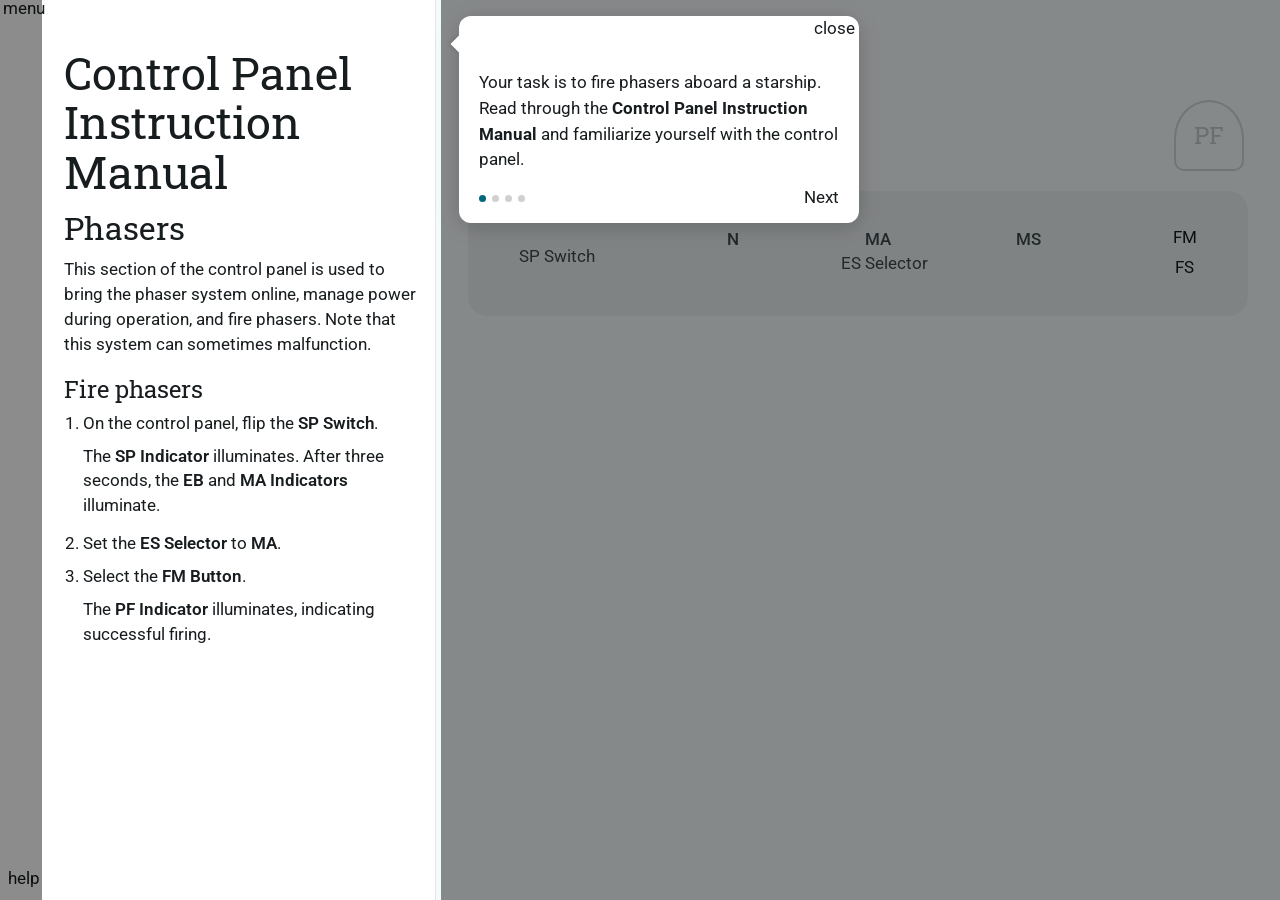
==== commit b616e9e3: "new layout" ====
--- a/panel.html
+++ b/panel.html
@@ -53,6 +53,7 @@
     <main class="panel-stage">
       <section class="control-panel" aria-label="Phaser control panel">
         <div class="panel-canvas">
+
           <div class="panel-actions">
             <div class="action-buttons">
               <md-outlined-button id="reset-panel">Reset</md-outlined-button>
@@ -60,46 +61,62 @@
               <md-outlined-button id="help-button" hidden>I need help</md-outlined-button>
             </div>
             <p id="panel-message" class="panel-message" aria-live="polite"></p>
-            <div id="success-notification" class="success-notification" hidden>
-              <p id="success-message"></p>
-              <md-filled-button id="success-dismiss">OK</md-filled-button>
+          </div>
+
+          <!-- Indicators -->
+          <div class="indicators-row">
+            <div class="indicators-cluster">
+              <div id="light-sp" class="indicator"><h3>SP</h3></div>
+              <div id="light-eb" class="indicator"><h3>EB</h3></div>
+              <div id="light-ma" class="indicator"><h3>MA</h3></div>
+            </div>
+            <div class="indicators-cluster">
+              <div id="light-pf" class="indicator"><h3>PF</h3></div>
             </div>
           </div>
 
-          <!-- SP Indicator -->
-          <div class="panel-item sp-indicator-group">
-            <div id="light-sp" class="indicator">SP</div>
+          <!-- Control surface -->
+          <div class="control-surface">
+
+            <!-- SP Switch -->
+            <div class="control-group sp-switch-group">
+              <md-switch id="toggle-sp" icons show-only-selected-icon aria-label="SP Switch"></md-switch>
+              <div class="panel-label">SP Switch</div>
+            </div>
+
+            <!-- ES Selector -->
+            <div class="control-group es-selector-group">
+              <div class="slider-shell">
+                <div class="slider-labels" aria-hidden="true">
+                  <span>N</span>
+                  <span>MA</span>
+                  <span>MS</span>
+                </div>
+                <md-slider
+                  id="es-selector"
+                  min="0"
+                  max="2"
+                  step="1"
+                  ticks
+                  value="0"
+                  aria-label="ES Selector"
+                ></md-slider>
+              </div>
+              <div class="panel-label es-label">ES Selector</div>
+            </div>
+
+            <!-- FM / FS Buttons -->
+            <div class="control-group fire-buttons-group">
+              <md-elevated-button id="fire-main">FM</md-elevated-button>
+              <md-elevated-button id="fire-secondary">FS</md-elevated-button>
+            </div>
+
           </div>
 
-          <!-- EB Indicator -->
-          <div class="panel-item eb-indicator-group">
-            <div id="light-eb" class="indicator">EB</div>
-          </div>
-
-          <!-- MA Indicator -->
-          <div class="panel-item ma-indicator-group">
-            <div id="light-ma" class="indicator">MA</div>
-          </div>
-
-          <!-- PF Indicator -->
-          <div class="panel-item pf-indicator-group">
-            <div id="light-pf" class="indicator">PF</div>
-          </div>
-
-          <!-- SP Switch -->
-          <div class="panel-item sp-switch-group">
-            <md-switch id="toggle-sp" icons show-only-selected-icon aria-label="SP Switch"></md-switch>
-            <div class="panel-label">SP Switch</div>
-          </div>
-
-          <!-- FM Button -->
-          <div class="panel-item fm-button-group">
-            <md-elevated-button id="fire-main">FM</md-elevated-button>
-          </div>
-
-          <!-- FS Button -->
-          <div class="panel-item fs-button-group">
-            <md-elevated-button id="fire-secondary">FS</md-elevated-button>
+          <!-- Success notification -->
+          <div id="success-notification" class="success-notification" hidden>
+            <p id="success-message"></p>
+            <md-filled-button id="success-dismiss">OK</md-filled-button>
           </div>
 
           <!-- Test mode status -->
@@ -108,28 +125,6 @@
             <md-linear-progress id="case-progress"></md-linear-progress>
           </div>
 
-          <!-- ES Selector -->
-          <div class="panel-item es-selector-group">
-            <div class="selector-shell">
-              <div class="selector-option option-ma">MA</div>
-              <div class="selector-option option-sa">SA</div>
-              <div class="selector-option option-n">N</div>
-              <div class="dial-wrap">
-                <button
-                  id="es-selector"
-                  class="dial"
-                  type="button"
-                  aria-label="ES Selector"
-                  aria-valuemin="0"
-                  aria-valuemax="2"
-                  aria-valuenow="2"
-                >
-                  <span class="dial-pointer"></span>
-                </button>
-              </div>
-            </div>
-            <div class="panel-label es-label">ES Selector</div>
-          </div>
         </div>
       </section>
     </main>
--- a/material-theme/css/light.css
+++ b/material-theme/css/light.css
@@ -1,51 +1,51 @@
 .light {
-  --md-sys-color-primary: rgb(48 106 67);
-  --md-sys-color-surface-tint: rgb(48 106 67);
+  --md-sys-color-primary: rgb(0 103 124);
+  --md-sys-color-surface-tint: rgb(0 103 124);
   --md-sys-color-on-primary: rgb(255 255 255);
-  --md-sys-color-primary-container: rgb(178 241 191);
-  --md-sys-color-on-primary-container: rgb(20 81 45);
-  --md-sys-color-secondary: rgb(80 99 83);
+  --md-sys-color-primary-container: rgb(33 170 201);
+  --md-sys-color-on-primary-container: rgb(0 57 70);
+  --md-sys-color-secondary: rgb(61 100 112);
   --md-sys-color-on-secondary: rgb(255 255 255);
-  --md-sys-color-secondary-container: rgb(210 232 211);
-  --md-sys-color-on-secondary-container: rgb(56 75 60);
-  --md-sys-color-tertiary: rgb(58 101 111);
+  --md-sys-color-secondary-container: rgb(189 230 244);
+  --md-sys-color-on-secondary-container: rgb(65 104 116);
+  --md-sys-color-tertiary: rgb(123 74 149);
   --md-sys-color-on-tertiary: rgb(255 255 255);
-  --md-sys-color-tertiary-container: rgb(190 234 246);
-  --md-sys-color-on-tertiary-container: rgb(32 77 86);
+  --md-sys-color-tertiary-container: rgb(190 136 216);
+  --md-sys-color-on-tertiary-container: rgb(77 29 102);
   --md-sys-color-error: rgb(186 26 26);
   --md-sys-color-on-error: rgb(255 255 255);
   --md-sys-color-error-container: rgb(255 218 214);
   --md-sys-color-on-error-container: rgb(147 0 10);
-  --md-sys-color-background: rgb(246 251 243);
-  --md-sys-color-on-background: rgb(24 29 24);
-  --md-sys-color-surface: rgb(246 251 243);
-  --md-sys-color-on-surface: rgb(24 29 24);
-  --md-sys-color-surface-variant: rgb(221 229 218);
-  --md-sys-color-on-surface-variant: rgb(65 73 65);
-  --md-sys-color-outline: rgb(113 121 113);
-  --md-sys-color-outline-variant: rgb(193 201 191);
+  --md-sys-color-background: rgb(245 250 252);
+  --md-sys-color-on-background: rgb(23 28 30);
+  --md-sys-color-surface: rgb(245 250 252);
+  --md-sys-color-on-surface: rgb(23 28 30);
+  --md-sys-color-surface-variant: rgb(216 228 233);
+  --md-sys-color-on-surface-variant: rgb(61 73 77);
+  --md-sys-color-outline: rgb(109 121 125);
+  --md-sys-color-outline-variant: rgb(188 200 205);
   --md-sys-color-shadow: rgb(0 0 0);
   --md-sys-color-scrim: rgb(0 0 0);
-  --md-sys-color-inverse-surface: rgb(45 50 45);
-  --md-sys-color-inverse-on-surface: rgb(238 242 234);
-  --md-sys-color-inverse-primary: rgb(151 213 165);
-  --md-sys-color-primary-fixed: rgb(178 241 191);
-  --md-sys-color-on-primary-fixed: rgb(0 33 13);
-  --md-sys-color-primary-fixed-dim: rgb(151 213 165);
-  --md-sys-color-on-primary-fixed-variant: rgb(20 81 45);
-  --md-sys-color-secondary-fixed: rgb(210 232 211);
-  --md-sys-color-on-secondary-fixed: rgb(13 31 18);
-  --md-sys-color-secondary-fixed-dim: rgb(182 204 184);
-  --md-sys-color-on-secondary-fixed-variant: rgb(56 75 60);
-  --md-sys-color-tertiary-fixed: rgb(190 234 246);
-  --md-sys-color-on-tertiary-fixed: rgb(0 31 37);
-  --md-sys-color-tertiary-fixed-dim: rgb(162 206 217);
-  --md-sys-color-on-tertiary-fixed-variant: rgb(32 77 86);
-  --md-sys-color-surface-dim: rgb(215 219 212);
-  --md-sys-color-surface-bright: rgb(246 251 243);
+  --md-sys-color-inverse-surface: rgb(44 49 51);
+  --md-sys-color-inverse-on-surface: rgb(237 241 244);
+  --md-sys-color-inverse-primary: rgb(95 213 245);
+  --md-sys-color-primary-fixed: rgb(177 236 255);
+  --md-sys-color-on-primary-fixed: rgb(0 31 39);
+  --md-sys-color-primary-fixed-dim: rgb(95 213 245);
+  --md-sys-color-on-primary-fixed-variant: rgb(0 78 94);
+  --md-sys-color-secondary-fixed: rgb(192 233 247);
+  --md-sys-color-on-secondary-fixed: rgb(0 31 39);
+  --md-sys-color-secondary-fixed-dim: rgb(165 205 219);
+  --md-sys-color-on-secondary-fixed-variant: rgb(36 76 88);
+  --md-sys-color-tertiary-fixed: rgb(246 217 255);
+  --md-sys-color-on-tertiary-fixed: rgb(49 0 73);
+  --md-sys-color-tertiary-fixed-dim: rgb(232 179 255);
+  --md-sys-color-on-tertiary-fixed-variant: rgb(98 50 123);
+  --md-sys-color-surface-dim: rgb(214 219 221);
+  --md-sys-color-surface-bright: rgb(245 250 252);
   --md-sys-color-surface-container-lowest: rgb(255 255 255);
-  --md-sys-color-surface-container-low: rgb(240 245 237);
-  --md-sys-color-surface-container: rgb(235 239 231);
-  --md-sys-color-surface-container-high: rgb(229 234 226);
-  --md-sys-color-surface-container-highest: rgb(223 228 220);
+  --md-sys-color-surface-container-low: rgb(240 244 247);
+  --md-sys-color-surface-container: rgb(234 239 241);
+  --md-sys-color-surface-container-high: rgb(228 233 235);
+  --md-sys-color-surface-container-highest: rgb(222 227 230);
 }
--- a/styles.css
+++ b/styles.css
@@ -138,38 +138,34 @@
   flex: 1;
   min-width: 0;
   padding: 16px;
+  display: flex;
+  flex-direction: column;
 }
 
 .control-panel {
+  flex: 1;
   width: 100%;
   background: transparent;
   border-radius: 0;
   padding: 16px;
+  display: flex;
+  flex-direction: column;
 }
 
 .panel-canvas {
-  position: relative;
+  flex: 1;
+  display: flex;
+  flex-direction: column;
+  gap: 20px;
   width: 100%;
-  aspect-ratio: 16 / 9;
-  min-height: 320px;
-  max-height: calc(100vh - 32px);
-  background: transparent;
-  overflow: visible;
-}
-
-.panel-item {
-  position: absolute;
-  display: flex;
-  flex-direction: column;
-  align-items: center;
-  transform: translate(-50%, -50%);
 }
 
 .panel-label {
-  font-size: clamp(0.85rem, 1.2vw, 1rem);
+  font-size: inherit;
   line-height: 1.2;
-  margin-top: 0.6rem;
+  margin-top: 0.5rem;
   white-space: nowrap;
+  color: var(--md-sys-color-on-surface-variant);
 }
 
 /* =========================
@@ -177,18 +173,15 @@
 ========================= */
 
 .indicator {
-  width: clamp(42px, 5.2vw, 78px);
-  aspect-ratio: 1 / 1;
-  border-radius: 50%;
+  width: clamp(44px, 5.5vw, 72px);
+  height: clamp(44px, 5.5vw, 72px);
+  border-radius: 50% 50% 10px 10px / 55% 55% 10px 10px;
   border: 2px solid var(--md-sys-color-outline);
   background: transparent;
   opacity: 0.28;
   display: flex;
   align-items: center;
   justify-content: center;
-  font-size: clamp(0.6rem, 0.95vw, 0.95rem);
-  font-weight: 700;
-  letter-spacing: 0.04em;
   color: var(--md-sys-color-on-surface-variant);
   transition:
     opacity 0.25s ease,
@@ -199,6 +192,10 @@
     color 0.25s ease;
 }
 
+.indicator h3 {
+  margin: 0;
+}
+
 .indicator.on {
   opacity: 1;
   background: var(--md-sys-color-primary);
@@ -220,34 +217,34 @@
 
 @keyframes sp-fill {
   0% {
-    background: rgba(48, 106, 67, 0);
-    box-shadow: 0 0 0 rgba(48, 106, 67, 0);
+    background: color-mix(in srgb, var(--md-sys-color-primary) 0%, transparent);
+    box-shadow: 0 0 0 color-mix(in srgb, var(--md-sys-color-primary) 0%, transparent);
     opacity: 0.4;
-    color: rgb(65, 73, 65);
+    color: color-mix(in srgb, var(--md-sys-color-primary) 40%, black);
   }
   20% {
-    background: rgba(48, 106, 67, 0.15);
-    box-shadow: 0 0 3px rgba(48, 106, 67, 0.08);
+    background: color-mix(in srgb, var(--md-sys-color-primary) 15%, transparent);
+    box-shadow: 0 0 3px color-mix(in srgb, var(--md-sys-color-primary) 8%, transparent);
     opacity: 0.55;
   }
   40% {
-    background: rgba(48, 106, 67, 0.3);
-    box-shadow: 0 0 5px rgba(48, 106, 67, 0.12);
+    background: color-mix(in srgb, var(--md-sys-color-primary) 30%, transparent);
+    box-shadow: 0 0 5px color-mix(in srgb, var(--md-sys-color-primary) 12%, transparent);
     opacity: 0.7;
   }
   60% {
-    background: rgba(48, 106, 67, 0.5);
-    box-shadow: 0 0 7px rgba(48, 106, 67, 0.18);
+    background: color-mix(in srgb, var(--md-sys-color-primary) 50%, transparent);
+    box-shadow: 0 0 7px color-mix(in srgb, var(--md-sys-color-primary) 18%, transparent);
     opacity: 0.82;
   }
   80% {
-    background: rgba(48, 106, 67, 0.75);
-    box-shadow: 0 0 10px rgba(48, 106, 67, 0.28);
+    background: color-mix(in srgb, var(--md-sys-color-primary) 75%, transparent);
+    box-shadow: 0 0 10px color-mix(in srgb, var(--md-sys-color-primary) 28%, transparent);
     opacity: 0.92;
   }
   100% {
     background: var(--md-sys-color-primary);
-    box-shadow: 0 0 14px rgba(48, 106, 67, 0.4);
+    box-shadow: 0 0 14px color-mix(in srgb, var(--md-sys-color-primary) 40%, transparent);
     opacity: 1;
     color: rgb(255, 255, 255);
   }
@@ -263,7 +260,6 @@
 ========================= */
 
 .panel-actions {
-  margin-top: 16px;
   display: flex;
   flex-direction: column;
   gap: 10px;
@@ -288,110 +284,120 @@
   gap: 10px;
 }
 
-/* =========================
-   Dial / ES Selector
-========================= */
-
-.selector-shell {
-  position: relative;
-  width: clamp(140px, 18vw, 250px);
-  aspect-ratio: 1 / 1;
-}
-
-.dial-wrap {
-  position: absolute;
-  inset: 0;
-  display: flex;
-  align-items: center;
-  justify-content: center;
-}
-
-.dial {
-  position: relative;
-  width: 76%;
-  aspect-ratio: 1 / 1;
-  border-radius: 50%;
-  border: none;
-  background: var(--md-sys-color-surface-container-low);
-  box-shadow: 0px 1px 2px rgba(0, 0, 0, 0.3), 0px 1px 3px 1px rgba(0, 0, 0, 0.15);
-  cursor: pointer;
-  transition:
-    opacity 0.2s ease,
-    box-shadow 0.2s ease,
-    transform 0.15s ease;
-}
-
-.dial:hover:not(:disabled) {
-  box-shadow: 0px 1px 2px rgba(0, 0, 0, 0.3), 0px 2px 6px 2px rgba(0, 0, 0, 0.15);
-}
-
-.dial:active:not(:disabled) {
-  transform: scale(0.99);
-  box-shadow: 0px 1px 2px rgba(0, 0, 0, 0.3), 0px 1px 3px 1px rgba(0, 0, 0, 0.15);
-}
-
-.dial:disabled {
-  opacity: 0.38;
-  pointer-events: none;
-  cursor: not-allowed;
-  box-shadow: none;
-}
-
-.dial-pointer {
-  position: absolute;
-  width: 0;
-  height: 0;
-  left: 50%;
-  top: 50%;
-  transform-origin: 0 0;
-  border-top: clamp(8px, 1vw, 16px) solid transparent;
-  border-bottom: clamp(8px, 1vw, 16px) solid transparent;
-  border-left: clamp(34px, 4.5vw, 64px) solid var(--md-sys-color-primary);
-  filter: drop-shadow(0 1px 1px rgba(0, 0, 0, 0.25));
-}
-
-.dial.pos-ma .dial-pointer { transform: translate(-8px, -8px) rotate(-65deg); }
-.dial.pos-sa .dial-pointer { transform: translate(-8px, -8px) rotate(0deg); }
-.dial.pos-n  .dial-pointer { transform: translate(-8px, -8px) rotate(58deg); }
-
-.selector-option {
-  position: absolute;
-  font-size: clamp(0.95rem, 1.4vw, 1.15rem);
-}
-
-.option-ma { top: 12%; right: 23%; }
-.option-sa { top: 41%; right:  2%; }
-.option-n  { bottom: 12%; right: 7%; }
-
-.es-label { margin-top: 0.8rem; }
+.success-notification {
+  display: flex;
+  flex-direction: column;
+  align-items: center;
+  gap: 0;
+}
+
+/* =========================
+   ES Selector slider
+========================= */
+
+.slider-shell {
+  width: 100%;
+  min-width: clamp(160px, 18vw, 280px);
+  display: flex;
+  flex-direction: column;
+}
+
+.slider-labels {
+  display: flex;
+  justify-content: space-between;
+  padding: 0 12px;
+  font-weight: 500;
+  color: var(--md-sys-color-on-surface-variant);
+  line-height: 1;
+  margin-bottom: 2px;
+}
+
+.es-label { margin-top: 0.2rem; }
+
+#es-selector {
+  --md-slider-active-track-height: 32px;
+  --md-slider-inactive-track-height: 32px;
+  --md-slider-handle-height: 36px;
+  --md-slider-handle-width: 36px;
+  --md-slider-with-tick-marks-container-size: 6px;
+}
 
 /* =========================
    Panel canvas layout
 ========================= */
 
-.sp-indicator-group { left: 10%; top: 38%; }
-.eb-indicator-group { left: 31%; top: 15%; }
-.ma-indicator-group { left: 49%; top: 15%; }
-.pf-indicator-group { left: 88%; top: 28%; }
-.sp-switch-group    { left: 10%; top: 72%; }
-.es-selector-group  { left: 49%; top: 66%; }
-.fm-button-group    { left: 83%; top: 66%; }
-.fs-button-group    { left: 96%; top: 66%; }
+.indicators-row {
+  display: flex;
+  justify-content: space-between;
+  align-items: center;
+  padding: 0 4px;
+}
+
+.indicators-cluster {
+  display: flex;
+  gap: clamp(8px, 1.2vw, 18px);
+  align-items: center;
+}
+
+.control-surface {
+  background: var(--md-sys-color-surface-container);
+  border-radius: 20px;
+  padding: clamp(20px, 3vw, 40px) clamp(24px, 4vw, 56px);
+  display: flex;
+  align-items: center;
+  justify-content: space-between;
+  gap: clamp(16px, 2.5vw, 40px);
+  font-size: inherit;
+  --md-elevated-button-label-text-size: 1em;
+}
+
+.control-group {
+  display: flex;
+  flex-direction: column;
+  align-items: center;
+}
+
+.es-selector-group {
+  flex: 1;
+  max-width: 50%;
+}
+
+.fire-buttons-group {
+  flex-direction: column;
+  gap: 12px;
+}
+
+.sp-switch-group #toggle-sp {
+  --md-switch-track-width: 156px;
+  --md-switch-track-height: 64px;
+  --md-switch-handle-width: 32px;
+  --md-switch-handle-height: 32px;
+  --md-switch-selected-handle-width: 48px;
+  --md-switch-selected-handle-height: 48px;
+  --md-switch-with-icon-handle-width: 48px;
+  --md-switch-with-icon-handle-height: 48px;
+  --md-switch-pressed-handle-width: 56px;
+  --md-switch-pressed-handle-height: 56px;
+}
+
+#fire-main,
+#fire-secondary {
+  --md-elevated-button-container-height: 60px;
+  --md-elevated-button-leading-space: 36px;
+  --md-elevated-button-trailing-space: 36px;
+}
 
 /* =========================
    Test mode status
 ========================= */
 
 .test-mode-status {
-  position: absolute;
-  bottom: 6%;
-  left: 50%;
-  transform: translateX(-50%);
   display: flex;
   flex-direction: column;
   align-items: center;
   gap: 10px;
   text-align: center;
+  margin-top: auto;
 }
 
 .test-mode-status h1 {
@@ -557,11 +563,6 @@
   }
 
   .control-panel { padding: 12px; }
-  .panel-canvas  { aspect-ratio: 4 / 3; }
-
-  .pf-indicator-group { left: 84%; }
-  .fm-button-group    { left: 78%; top: 70%; }
-  .fs-button-group    { left: 90%; top: 70%; }
 }
 
 /* =========================
@@ -580,21 +581,22 @@
     border-radius: 10px;
   }
 
-  .panel-canvas {
-    aspect-ratio: 3 / 4;
-    min-height: 560px;
+  .control-surface {
+    flex-direction: column;
+    align-items: stretch;
+    gap: 20px;
+  }
+
+  .control-group {
+    align-items: center;
+  }
+
+  .fire-buttons-group {
+    flex-direction: row;
+    justify-content: center;
   }
 
   .action-buttons { flex-direction: column; }
 
-  .sp-indicator-group { left: 16%; top: 20%; }
-  .eb-indicator-group { left: 38%; top: 10%; }
-  .ma-indicator-group { left: 62%; top: 10%; }
-  .pf-indicator-group { left: 82%; top: 18%; }
-  .sp-switch-group    { left: 16%; top: 52%; }
-  .es-selector-group  { left: 50%; top: 58%; }
-  .fm-button-group    { left: 70%; top: 50%; }
-  .fs-button-group    { left: 86%; top: 50%; }
-
   .panel-label { font-size: 0.82rem; }
 }
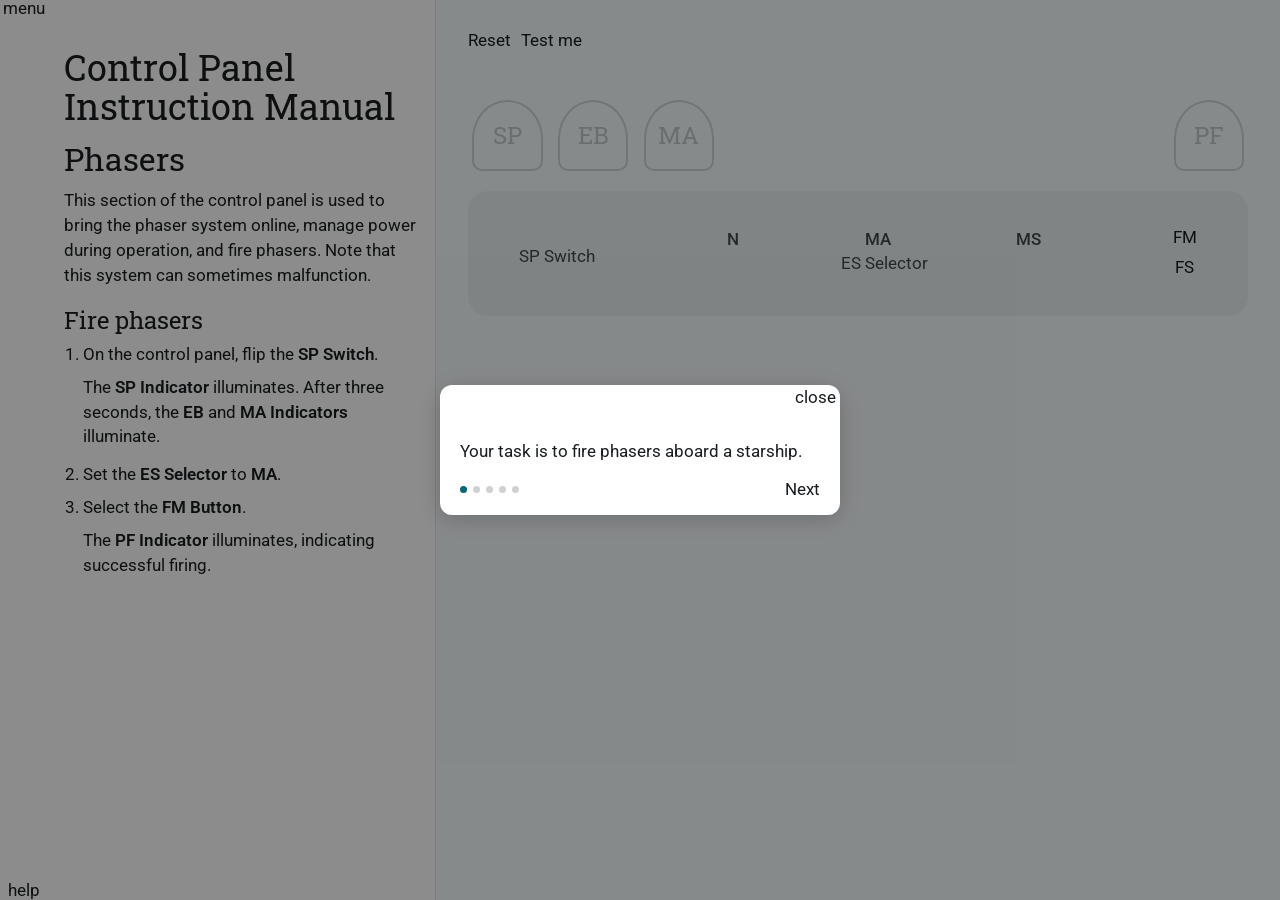
==== commit c843b7bf: "tutorial cards" ====
--- a/panel.html
+++ b/panel.html
@@ -24,13 +24,18 @@
     <!-- Instruction panel -->
     <aside class="instruction-panel">
       <div class="panel-rail">
-        <md-icon-button id="panel-toggle" class="panel-toggle" aria-label="Toggle instruction panel"><md-icon>menu</md-icon></md-icon-button>
-        <md-icon-button id="tutorial-restart-btn" class="tutorial-restart-btn" aria-label="Re-launch the tutorial" title="Re-launch the tutorial"><md-icon>help</md-icon></md-icon-button>
+        <div class="rail-btn-wrap">
+          <md-icon-button id="panel-toggle" class="panel-toggle" aria-label="Toggle instruction panel"><md-icon>menu</md-icon></md-icon-button>
+        </div>
+        <div class="rail-btn-wrap">
+          <md-icon-button id="tutorial-restart-btn" class="tutorial-restart-btn" aria-label="Re-launch the tutorial" title="Re-launch the tutorial"><md-icon>help</md-icon></md-icon-button>
+        </div>
       </div>
       <div class="panel-content">
         <div class="instruction-section manual">
           <div class="instructions">
             <h1>Control Panel Instruction Manual</h1>
+            <md-divider></md-divider>
             <h2>Phasers</h2>
             <p>This section of the control panel is used to bring the phaser system online, manage power during operation, and fire phasers. Note that this system can sometimes malfunction.</p>
             <h3>Fire phasers</h3>
@@ -131,13 +136,17 @@
 
   </div>
 
-  <!-- Tutorial: spotlight + floating card -->
+  <!-- Tutorial: overlay + spotlight + floating card -->
+  <div id="tutorial-overlay" class="tutorial-overlay" hidden></div>
   <div id="tutorial-spotlight" class="tutorial-spotlight" hidden></div>
   <div id="tutorial-card" class="tutorial-card" hidden>
     <md-icon-button id="tutorial-close" class="tutorial-close" aria-label="Close tutorial"><md-icon>close</md-icon></md-icon-button>
     <div class="tutorial-steps-content">
+      <div class="tutorial-step">
+        Your task is to fire phasers aboard a starship.
+      </div>
       <div class="tutorial-step" data-target="manualSection" data-placement="right">
-        Your task is to fire phasers aboard a starship. Read through the <b>Control Panel Instruction Manual</b> and familiarize yourself with the control panel.
+        Read through the <b>Control Panel Instruction Manual</b> and familiarize yourself with the control panel.
       </div>
       <div class="tutorial-step" data-target="controlPanel" data-placement="left">
         Practice firing phasers a few times on your own.
@@ -166,22 +175,16 @@
           <li>Set the <strong>ES Selector</strong> to <strong>MA</strong>.</li>
           <li>Select the <strong>FM</strong> button.</li>
         </ol>
+        <div class="reflection-actions">
+          <md-filled-button id="reflection-continue">Continue</md-filled-button>
+        </div>
       </div>
-      <div id="reflection-solved" hidden>
-        <h2 class="reflection-heading">You got it, but how?</h2>
-        <p class="reflection-body">You experienced a system malfunction. The MA Indicator didn't illuminate, but you found a way to fire phasers. But do you understand why that worked, or was it a lucky guess?</p>
-        <p class="reflection-body">When we learn new systems by memorizing procedures, we risk limiting our ability to think creatively and strategically about what to do when things go off track.</p>
-        <p class="reflection-body">Next, you'll try learning this system again using a different approach.</p>
-      </div>
-      <div id="reflection-help" hidden>
-        <h2 class="reflection-heading">Something's up.</h2>
-        <p class="reflection-body">It seems like you've encountered a system malfunction. Something on the control panel isn't operating as expected. But do you know why?</p>
-        <p class="reflection-body">When we learn new systems by memorizing procedures, we risk limiting our ability to think creatively and strategically about what to do when things go off track.</p>
-        <p class="reflection-body">Next, you'll try learning this system again using a different approach.</p>
-      </div>
-      <div class="reflection-actions">
-        <md-filled-button id="reflection-continue" hidden>Continue</md-filled-button>
-        <md-filled-button id="try-again" hidden>Try again</md-filled-button>
+      <div id="reflection-steps-panel" hidden>
+        <div id="reflection-step-content"></div>
+        <div class="reflection-step-footer">
+          <div id="reflection-dots" class="reflection-dots"></div>
+          <md-filled-button id="reflection-next">Next</md-filled-button>
+        </div>
       </div>
     </div>
   </div>
--- a/styles.css
+++ b/styles.css
@@ -23,7 +23,7 @@
   font-family: 'Roboto Slab', Arial, sans-serif;
 }
 
-h1 { font-size: 2.8rem; font-weight: 400; line-height: 1.1; }
+h1 { font-size: 2.24rem; font-weight: 400; line-height: 1.1; }
 h2 { font-size: 2rem; font-weight: 400; line-height: 1.5; }
 h3 { font-size: 1.5rem; font-weight: 400; line-height: 1.3; }
 
@@ -414,13 +414,42 @@
 ========================= */
 
 .tutorial-restart-btn {
-  margin-top: auto;
   margin-bottom: 12px;
   flex-shrink: 0;
   --md-icon-button-container-size: 40px;
   --md-icon-button-icon-size: 20px;
   --md-icon-button-icon-color: rgba(0, 0, 0, 0.5);
   --md-icon-button-hover-icon-color: rgba(0, 0, 0, 0.75);
+}
+
+.rail-btn-wrap {
+  position: relative;
+}
+
+.rail-btn-wrap:has(.tutorial-restart-btn) {
+  margin-top: auto;
+}
+
+[data-guidance="locked"] .rail-btn-wrap::after {
+  content: "Disabled during testing";
+  position: absolute;
+  left: calc(100% + 8px);
+  top: 50%;
+  transform: translateY(-50%);
+  white-space: nowrap;
+  background: rgba(0, 0, 0, 0.75);
+  color: #fff;
+  font-size: 12px;
+  padding: 4px 8px;
+  border-radius: 4px;
+  pointer-events: none;
+  opacity: 0;
+  transition: opacity 0.15s ease;
+  z-index: 100;
+}
+
+[data-guidance="locked"] .rail-btn-wrap:hover::after {
+  opacity: 1;
 }
 
 .tutorial-close {
@@ -436,6 +465,14 @@
 /* =========================
    Tutorial card
 ========================= */
+
+.tutorial-overlay {
+  position: fixed;
+  inset: 0;
+  background: rgba(0, 0, 0, 0.45);
+  z-index: 200;
+  pointer-events: none;
+}
 
 .tutorial-spotlight {
   position: fixed;
@@ -462,12 +499,18 @@
 /* rotated-square arrow pointer */
 .tutorial-card::before {
   content: "";
+  display: none;
   position: absolute;
   width: 12px;
   height: 12px;
   background: white;
   transform: rotate(45deg);
 }
+
+.tutorial-card.arrow-left::before,
+.tutorial-card.arrow-right::before,
+.tutorial-card.arrow-up::before,
+.tutorial-card.arrow-down::before  { display: block; }
 
 .tutorial-card.arrow-left::before  { left: -6px;   top: 22px;    box-shadow: -2px  2px 4px rgba(0, 0, 0, 0.1); }
 .tutorial-card.arrow-right::before { right: -6px;  top: 22px;    box-shadow:  2px -2px 4px rgba(0, 0, 0, 0.1); }
@@ -551,6 +594,33 @@
   display: flex;
   gap: 10px;
   flex-wrap: wrap;
+  margin-top: 16px;
+}
+
+.reflection-step-footer {
+  display: flex;
+  align-items: center;
+  justify-content: space-between;
+  gap: 12px;
+  margin-top: 16px;
+}
+
+.reflection-dots {
+  display: flex;
+  gap: 6px;
+  align-items: center;
+}
+
+.reflection-dot {
+  width: 7px;
+  height: 7px;
+  border-radius: 50%;
+  background: #d0d0d0;
+  transition: background 0.2s ease;
+}
+
+.reflection-dot.is-active {
+  background: var(--md-sys-color-primary);
 }
 
 /* =========================
